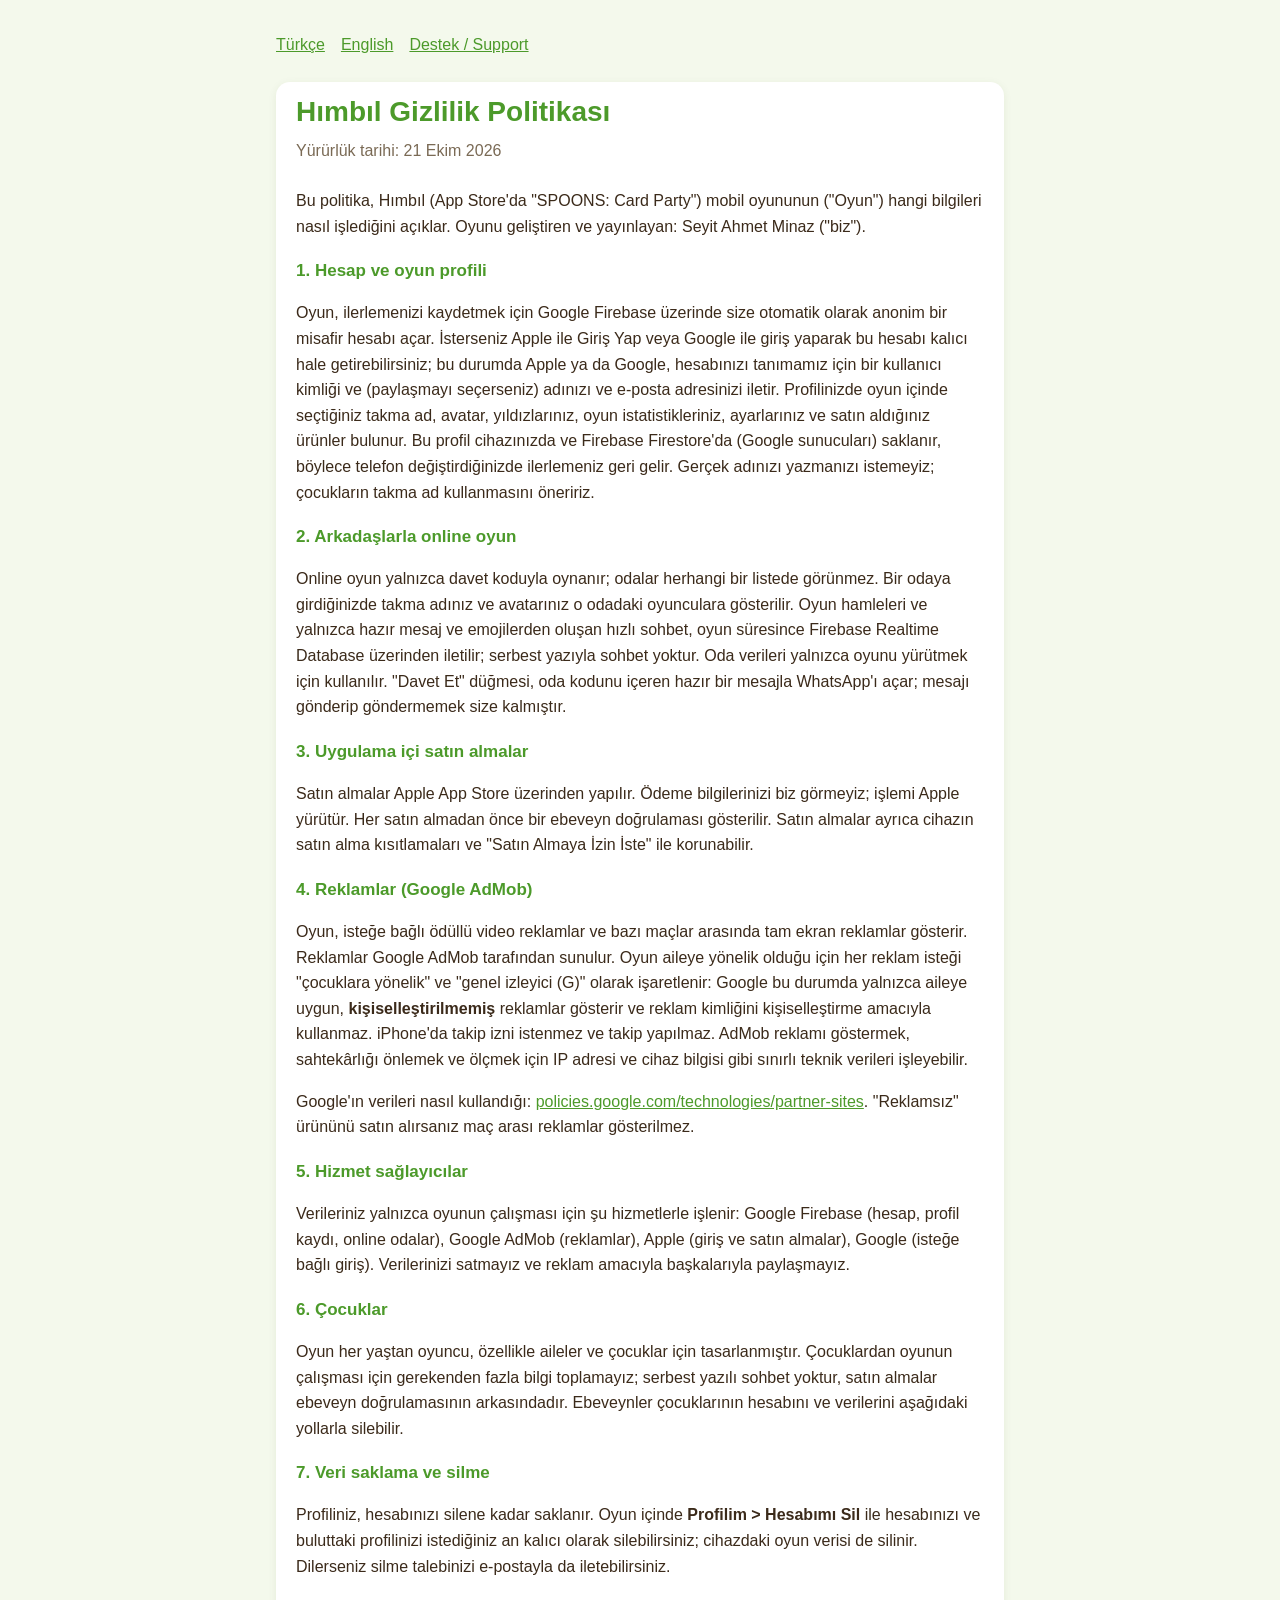
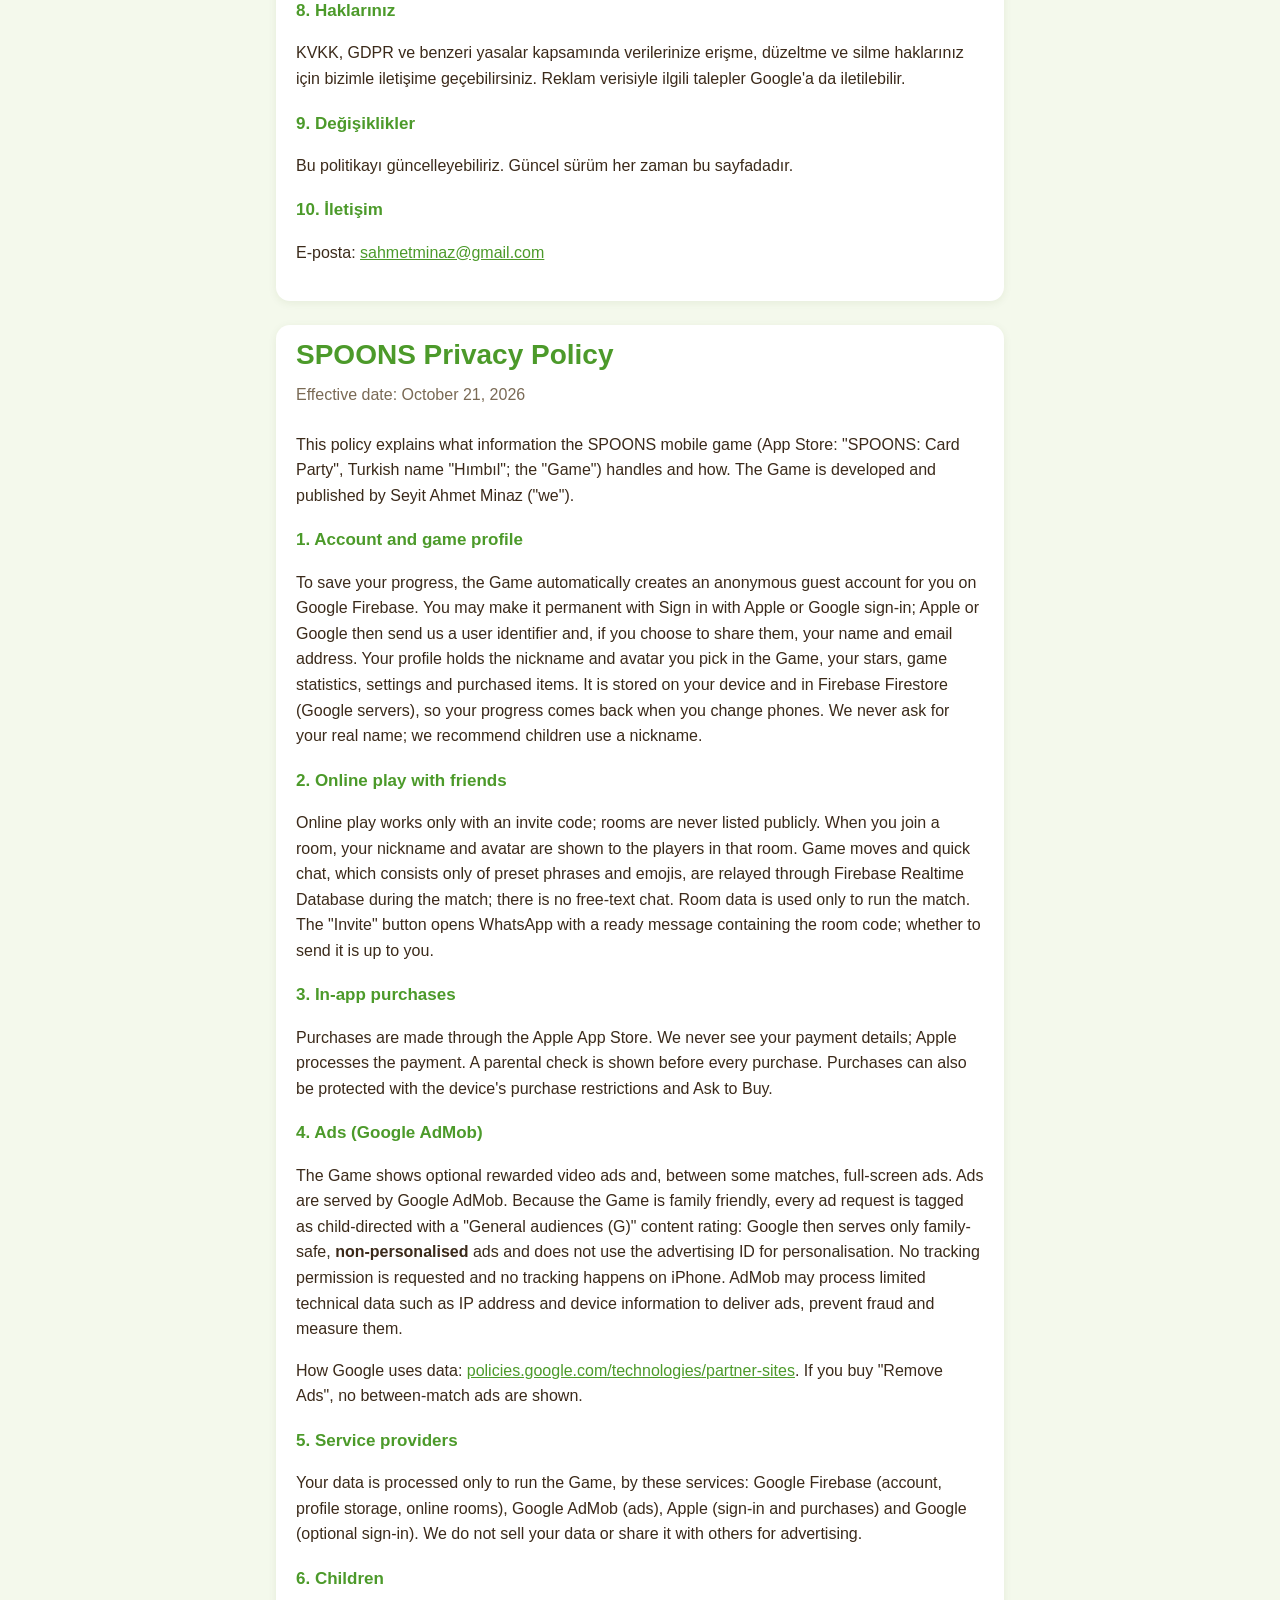
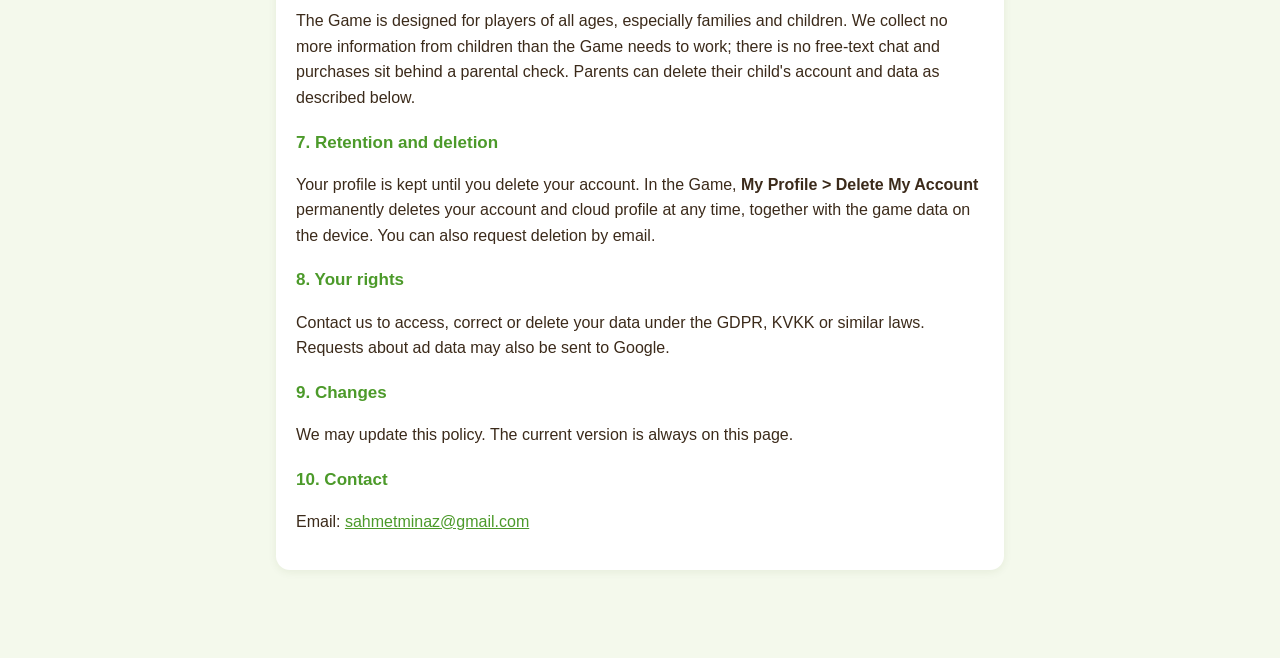
==== privacy.html @ dd8d8f63 "SPOONS support and privacy policy Co-Authored-By: Claude Opus 5.5 <noreply@anthropic.com>" ====
<!doctype html>
<html lang="tr"><head><meta charset="utf-8"><meta name="viewport" content="width=device-width, initial-scale=1">
<title>Hımbıl / SPOONS – Gizlilik Politikası / Privacy Policy</title><link rel="stylesheet" href="style.css"></head>
<body><main>
<nav><a href="#tr">Türkçe</a><a href="#en">English</a><a href="index.html">Destek / Support</a></nav>
<section id="tr">
<h1>Hımbıl Gizlilik Politikası</h1>
<p class="meta">Yürürlük tarihi: 21 Ekim 2026</p>
<p>Bu politika, Hımbıl (App Store'da "SPOONS: Card Party") mobil oyununun ("Oyun") hangi bilgileri nasıl işlediğini açıklar. Oyunu geliştiren ve yayınlayan: Seyit Ahmet Minaz ("biz").</p>
<h3>1. Hesap ve oyun profili</h3>
<p>Oyun, ilerlemenizi kaydetmek için Google Firebase üzerinde size otomatik olarak anonim bir misafir hesabı açar. İsterseniz Apple ile Giriş Yap veya Google ile giriş yaparak bu hesabı kalıcı hale getirebilirsiniz; bu durumda Apple ya da Google, hesabınızı tanımamız için bir kullanıcı kimliği ve (paylaşmayı seçerseniz) adınızı ve e-posta adresinizi iletir. Profilinizde oyun içinde seçtiğiniz takma ad, avatar, yıldızlarınız, oyun istatistikleriniz, ayarlarınız ve satın aldığınız ürünler bulunur. Bu profil cihazınızda ve Firebase Firestore'da (Google sunucuları) saklanır, böylece telefon değiştirdiğinizde ilerlemeniz geri gelir. Gerçek adınızı yazmanızı istemeyiz; çocukların takma ad kullanmasını öneririz.</p>
<h3>2. Arkadaşlarla online oyun</h3>
<p>Online oyun yalnızca davet koduyla oynanır; odalar herhangi bir listede görünmez. Bir odaya girdiğinizde takma adınız ve avatarınız o odadaki oyunculara gösterilir. Oyun hamleleri ve yalnızca hazır mesaj ve emojilerden oluşan hızlı sohbet, oyun süresince Firebase Realtime Database üzerinden iletilir; serbest yazıyla sohbet yoktur. Oda verileri yalnızca oyunu yürütmek için kullanılır. "Davet Et" düğmesi, oda kodunu içeren hazır bir mesajla WhatsApp'ı açar; mesajı gönderip göndermemek size kalmıştır.</p>
<h3>3. Uygulama içi satın almalar</h3>
<p>Satın almalar Apple App Store üzerinden yapılır. Ödeme bilgilerinizi biz görmeyiz; işlemi Apple yürütür. Her satın almadan önce bir ebeveyn doğrulaması gösterilir. Satın almalar ayrıca cihazın satın alma kısıtlamaları ve "Satın Almaya İzin İste" ile korunabilir.</p>
<h3>4. Reklamlar (Google AdMob)</h3>
<p>Oyun, isteğe bağlı ödüllü video reklamlar ve bazı maçlar arasında tam ekran reklamlar gösterir. Reklamlar Google AdMob tarafından sunulur. Oyun aileye yönelik olduğu için her reklam isteği "çocuklara yönelik" ve "genel izleyici (G)" olarak işaretlenir: Google bu durumda yalnızca aileye uygun, <b>kişiselleştirilmemiş</b> reklamlar gösterir ve reklam kimliğini kişiselleştirme amacıyla kullanmaz. iPhone'da takip izni istenmez ve takip yapılmaz. AdMob reklamı göstermek, sahtekârlığı önlemek ve ölçmek için IP adresi ve cihaz bilgisi gibi sınırlı teknik verileri işleyebilir.</p>
<p>Google'ın verileri nasıl kullandığı: <a href="https://policies.google.com/technologies/partner-sites">policies.google.com/technologies/partner-sites</a>. "Reklamsız" ürününü satın alırsanız maç arası reklamlar gösterilmez.</p>
<h3>5. Hizmet sağlayıcılar</h3>
<p>Verileriniz yalnızca oyunun çalışması için şu hizmetlerle işlenir: Google Firebase (hesap, profil kaydı, online odalar), Google AdMob (reklamlar), Apple (giriş ve satın almalar), Google (isteğe bağlı giriş). Verilerinizi satmayız ve reklam amacıyla başkalarıyla paylaşmayız.</p>
<h3>6. Çocuklar</h3>
<p>Oyun her yaştan oyuncu, özellikle aileler ve çocuklar için tasarlanmıştır. Çocuklardan oyunun çalışması için gerekenden fazla bilgi toplamayız; serbest yazılı sohbet yoktur, satın almalar ebeveyn doğrulamasının arkasındadır. Ebeveynler çocuklarının hesabını ve verilerini aşağıdaki yollarla silebilir.</p>
<h3>7. Veri saklama ve silme</h3>
<p>Profiliniz, hesabınızı silene kadar saklanır. Oyun içinde <b>Profilim &gt; Hesabımı Sil</b> ile hesabınızı ve buluttaki profilinizi istediğiniz an kalıcı olarak silebilirsiniz; cihazdaki oyun verisi de silinir. Dilerseniz silme talebinizi e-postayla da iletebilirsiniz.</p>
<h3>8. Haklarınız</h3>
<p>KVKK, GDPR ve benzeri yasalar kapsamında verilerinize erişme, düzeltme ve silme haklarınız için bizimle iletişime geçebilirsiniz. Reklam verisiyle ilgili talepler Google'a da iletilebilir.</p>
<h3>9. Değişiklikler</h3>
<p>Bu politikayı güncelleyebiliriz. Güncel sürüm her zaman bu sayfadadır.</p>
<h3>10. İletişim</h3>
<p>E-posta: <a href="mailto:sahmetminaz@gmail.com">sahmetminaz@gmail.com</a></p>
</section>
<section id="en">
<h1>SPOONS Privacy Policy</h1>
<p class="meta">Effective date: October 21, 2026</p>
<p>This policy explains what information the SPOONS mobile game (App Store: "SPOONS: Card Party", Turkish name "Hımbıl"; the "Game") handles and how. The Game is developed and published by Seyit Ahmet Minaz ("we").</p>
<h3>1. Account and game profile</h3>
<p>To save your progress, the Game automatically creates an anonymous guest account for you on Google Firebase. You may make it permanent with Sign in with Apple or Google sign-in; Apple or Google then send us a user identifier and, if you choose to share them, your name and email address. Your profile holds the nickname and avatar you pick in the Game, your stars, game statistics, settings and purchased items. It is stored on your device and in Firebase Firestore (Google servers), so your progress comes back when you change phones. We never ask for your real name; we recommend children use a nickname.</p>
<h3>2. Online play with friends</h3>
<p>Online play works only with an invite code; rooms are never listed publicly. When you join a room, your nickname and avatar are shown to the players in that room. Game moves and quick chat, which consists only of preset phrases and emojis, are relayed through Firebase Realtime Database during the match; there is no free-text chat. Room data is used only to run the match. The "Invite" button opens WhatsApp with a ready message containing the room code; whether to send it is up to you.</p>
<h3>3. In-app purchases</h3>
<p>Purchases are made through the Apple App Store. We never see your payment details; Apple processes the payment. A parental check is shown before every purchase. Purchases can also be protected with the device's purchase restrictions and Ask to Buy.</p>
<h3>4. Ads (Google AdMob)</h3>
<p>The Game shows optional rewarded video ads and, between some matches, full-screen ads. Ads are served by Google AdMob. Because the Game is family friendly, every ad request is tagged as child-directed with a "General audiences (G)" content rating: Google then serves only family-safe, <b>non-personalised</b> ads and does not use the advertising ID for personalisation. No tracking permission is requested and no tracking happens on iPhone. AdMob may process limited technical data such as IP address and device information to deliver ads, prevent fraud and measure them.</p>
<p>How Google uses data: <a href="https://policies.google.com/technologies/partner-sites">policies.google.com/technologies/partner-sites</a>. If you buy "Remove Ads", no between-match ads are shown.</p>
<h3>5. Service providers</h3>
<p>Your data is processed only to run the Game, by these services: Google Firebase (account, profile storage, online rooms), Google AdMob (ads), Apple (sign-in and purchases) and Google (optional sign-in). We do not sell your data or share it with others for advertising.</p>
<h3>6. Children</h3>
<p>The Game is designed for players of all ages, especially families and children. We collect no more information from children than the Game needs to work; there is no free-text chat and purchases sit behind a parental check. Parents can delete their child's account and data as described below.</p>
<h3>7. Retention and deletion</h3>
<p>Your profile is kept until you delete your account. In the Game, <b>My Profile &gt; Delete My Account</b> permanently deletes your account and cloud profile at any time, together with the game data on the device. You can also request deletion by email.</p>
<h3>8. Your rights</h3>
<p>Contact us to access, correct or delete your data under the GDPR, KVKK or similar laws. Requests about ad data may also be sent to Google.</p>
<h3>9. Changes</h3>
<p>We may update this policy. The current version is always on this page.</p>
<h3>10. Contact</h3>
<p>Email: <a href="mailto:sahmetminaz@gmail.com">sahmetminaz@gmail.com</a></p>
</section>
</main></body></html>
---- style.css ----
:root { --bg: #f4f9ec; --card: #ffffff; --ink: #3b2a1a; --mute: #7a6a55; --green: #4c9a2a; --orange: #e8822a; }
* { box-sizing: border-box; }
body { margin: 0; background: var(--bg); color: var(--ink); font: 16px/1.6 -apple-system, "Segoe UI", Roboto, sans-serif; }
main { max-width: 760px; margin: 0 auto; padding: 32px 16px 64px; }
h1 { color: var(--green); font-size: 28px; margin: 0 0 4px; }
h2 { color: var(--orange); font-size: 20px; margin: 28px 0 8px; }
h3 { color: var(--green); font-size: 17px; margin: 18px 0 4px; }
.meta { color: var(--mute); margin: 0 0 24px; }
section { background: var(--card); border-radius: 14px; padding: 8px 20px 20px; margin: 24px 0; box-shadow: 0 2px 8px rgba(60,90,30,.08); }
a { color: var(--green); }
nav a { margin-right: 16px; }
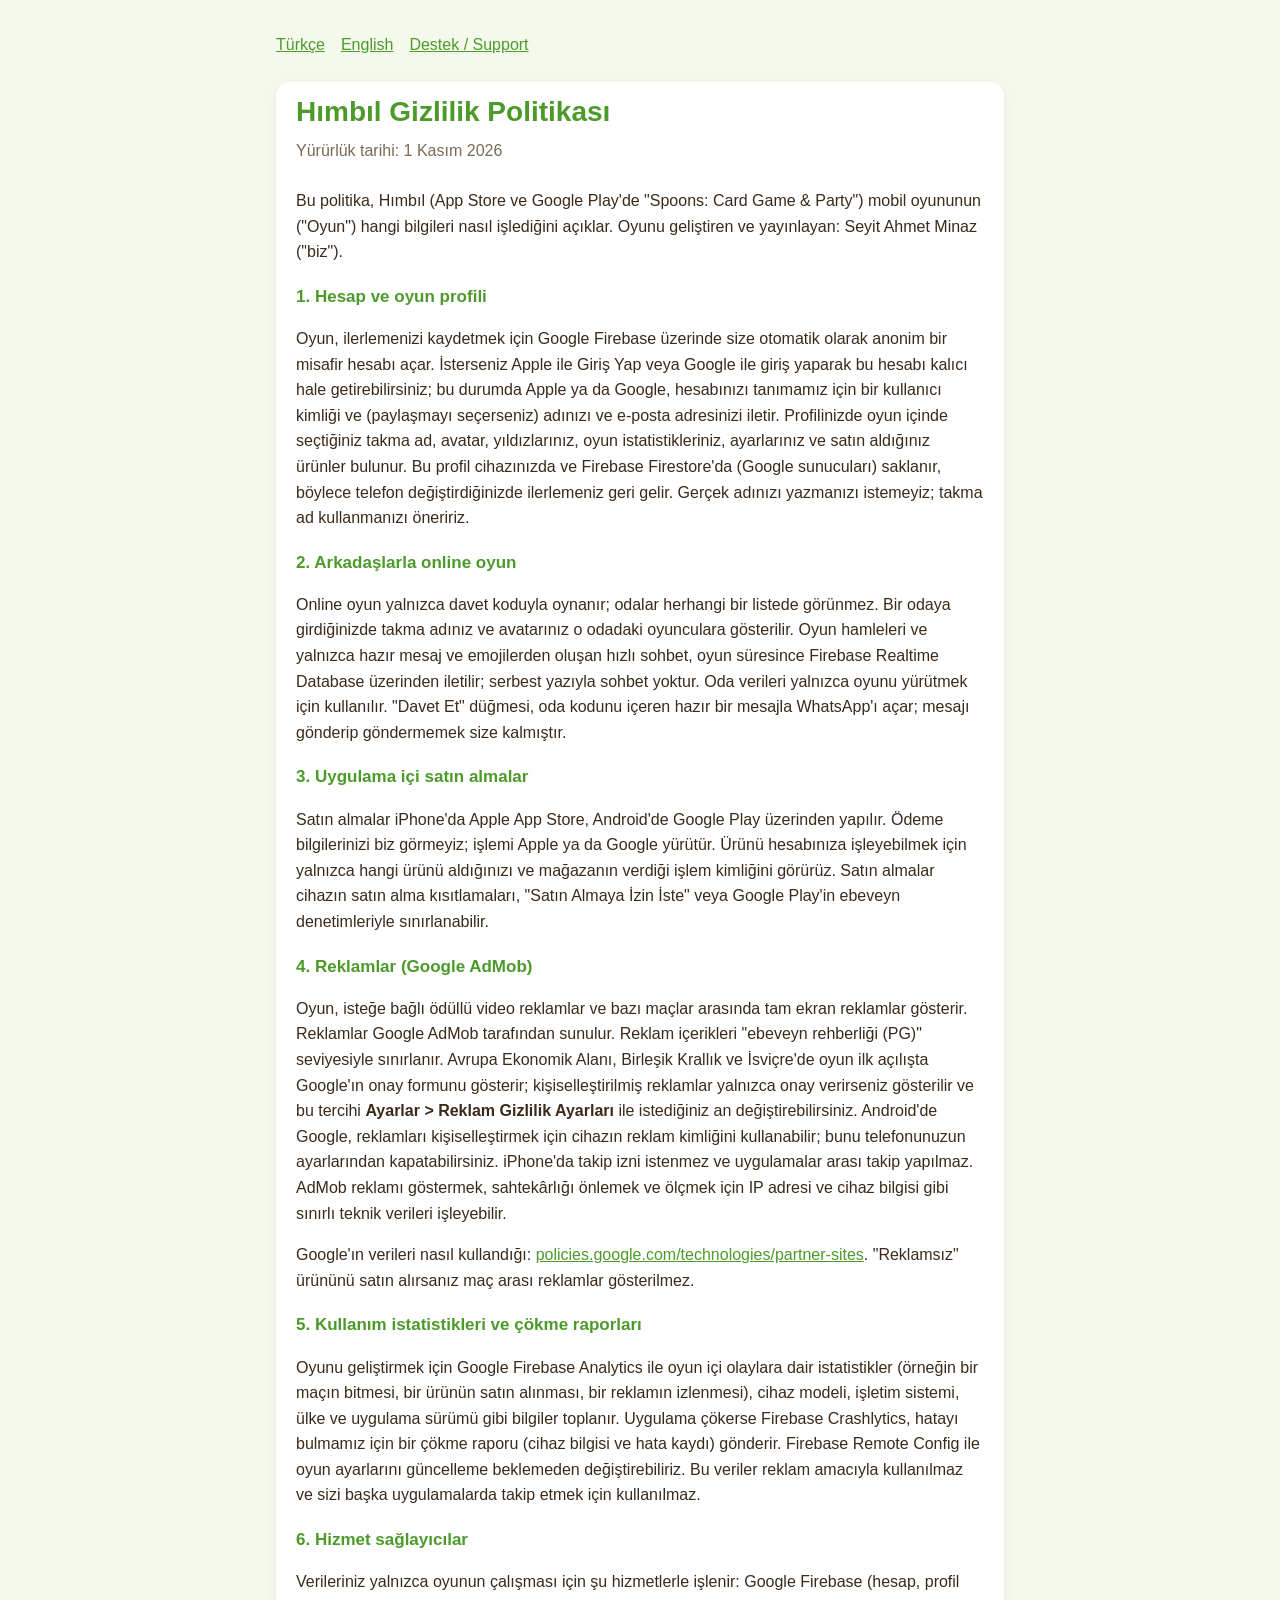
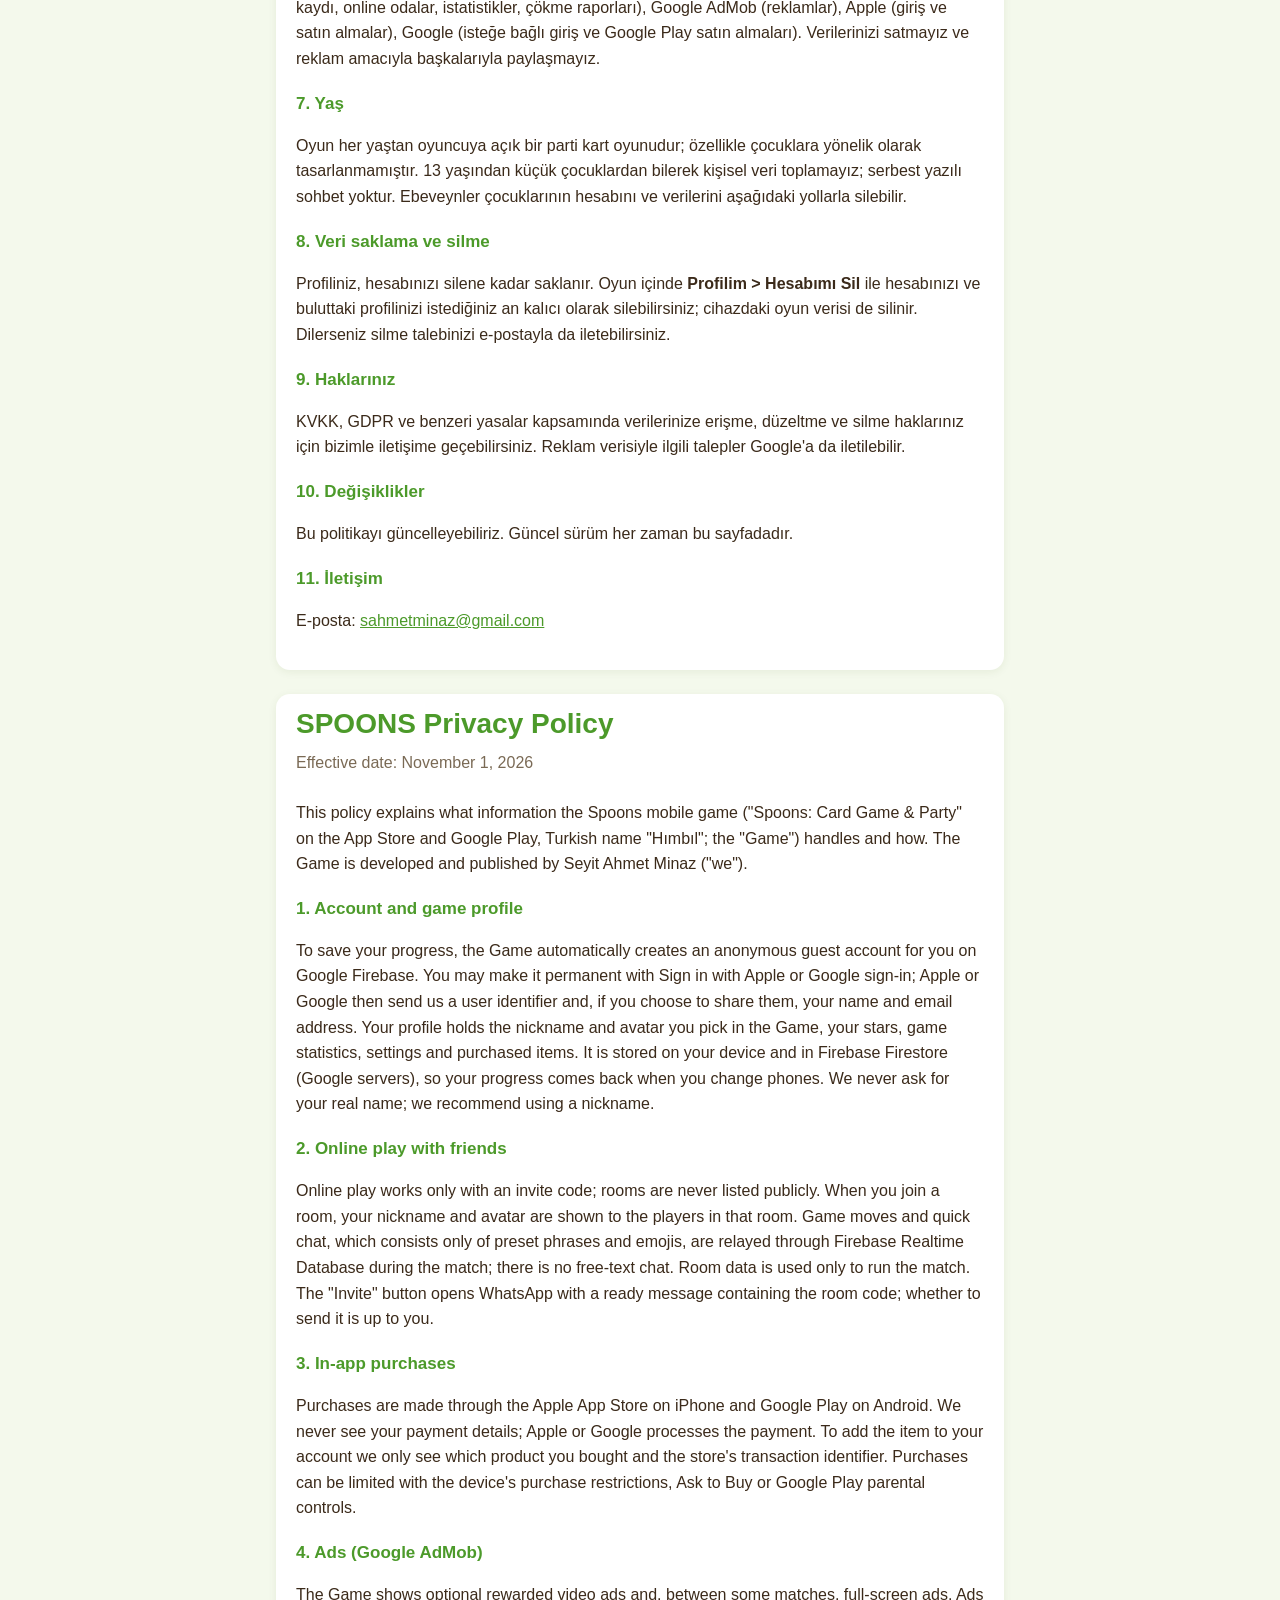
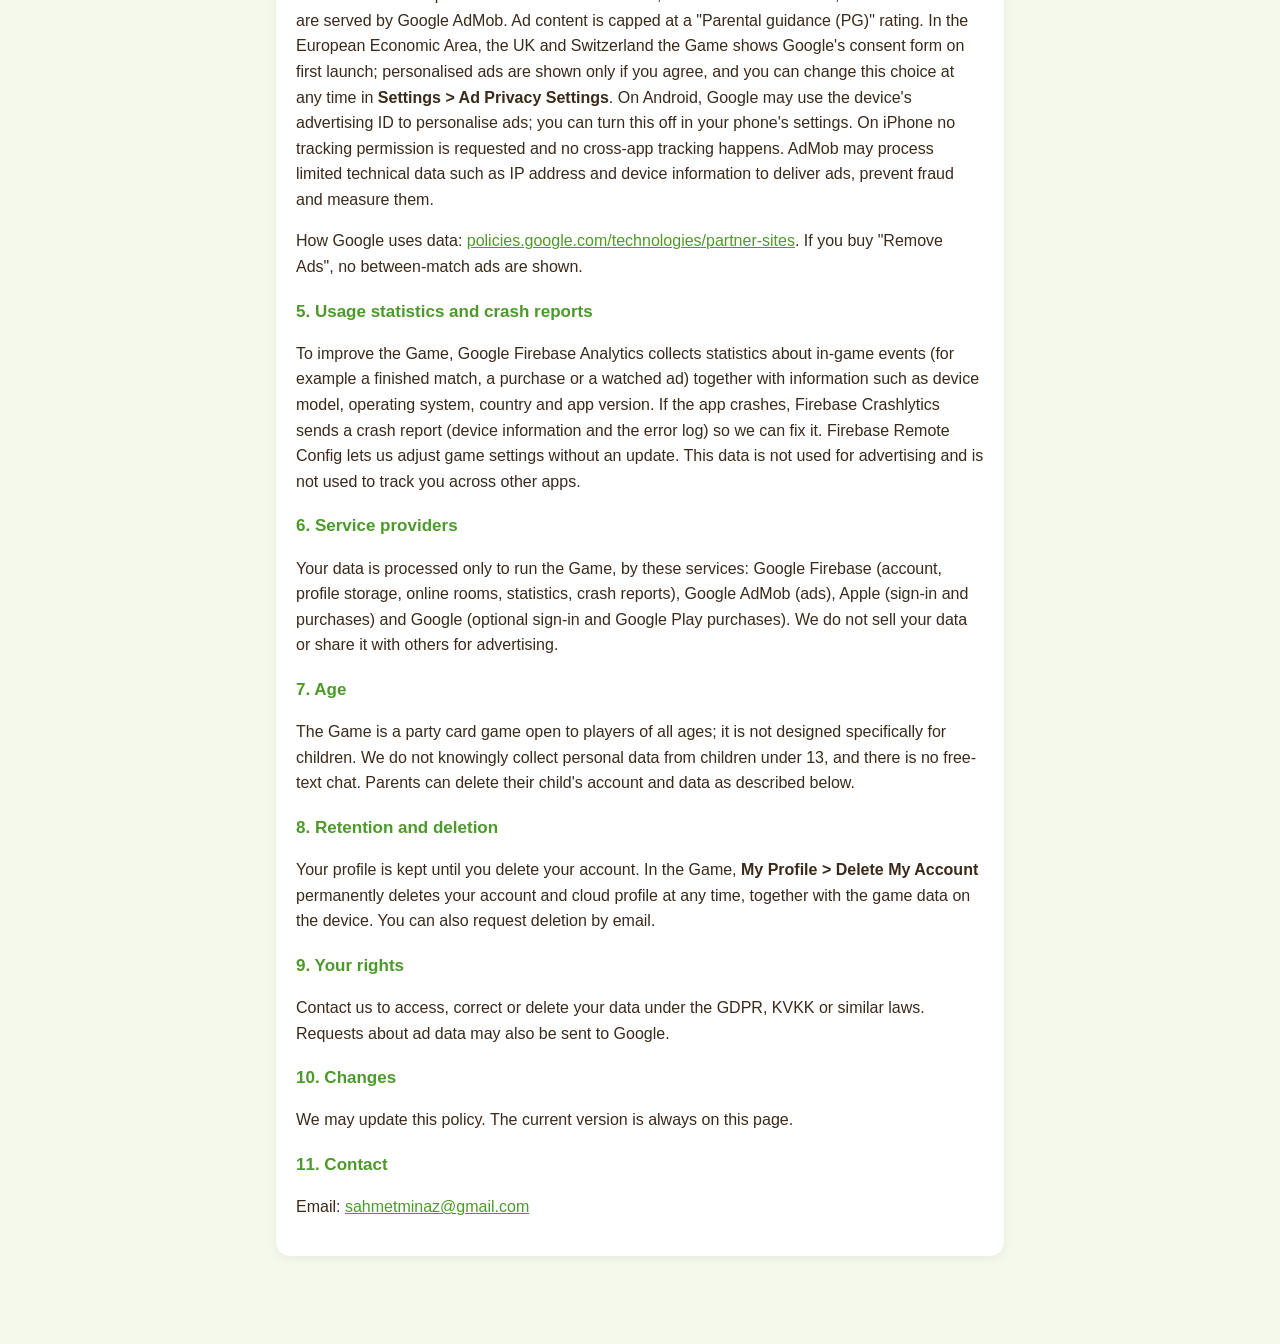
==== commit f751fdf3: "Privacy policy: Google Play purchases, Firebase Analytics/Crashlytics, PG ads with consent" ====
--- a/privacy.html
+++ b/privacy.html
@@ -5,54 +5,58 @@
 <nav><a href="#tr">Türkçe</a><a href="#en">English</a><a href="index.html">Destek / Support</a></nav>
 <section id="tr">
 <h1>Hımbıl Gizlilik Politikası</h1>
-<p class="meta">Yürürlük tarihi: 21 Ekim 2026</p>
-<p>Bu politika, Hımbıl (App Store'da "SPOONS: Card Party") mobil oyununun ("Oyun") hangi bilgileri nasıl işlediğini açıklar. Oyunu geliştiren ve yayınlayan: Seyit Ahmet Minaz ("biz").</p>
+<p class="meta">Yürürlük tarihi: 1 Kasım 2026</p>
+<p>Bu politika, Hımbıl (App Store ve Google Play'de "Spoons: Card Game &amp; Party") mobil oyununun ("Oyun") hangi bilgileri nasıl işlediğini açıklar. Oyunu geliştiren ve yayınlayan: Seyit Ahmet Minaz ("biz").</p>
 <h3>1. Hesap ve oyun profili</h3>
-<p>Oyun, ilerlemenizi kaydetmek için Google Firebase üzerinde size otomatik olarak anonim bir misafir hesabı açar. İsterseniz Apple ile Giriş Yap veya Google ile giriş yaparak bu hesabı kalıcı hale getirebilirsiniz; bu durumda Apple ya da Google, hesabınızı tanımamız için bir kullanıcı kimliği ve (paylaşmayı seçerseniz) adınızı ve e-posta adresinizi iletir. Profilinizde oyun içinde seçtiğiniz takma ad, avatar, yıldızlarınız, oyun istatistikleriniz, ayarlarınız ve satın aldığınız ürünler bulunur. Bu profil cihazınızda ve Firebase Firestore'da (Google sunucuları) saklanır, böylece telefon değiştirdiğinizde ilerlemeniz geri gelir. Gerçek adınızı yazmanızı istemeyiz; çocukların takma ad kullanmasını öneririz.</p>
+<p>Oyun, ilerlemenizi kaydetmek için Google Firebase üzerinde size otomatik olarak anonim bir misafir hesabı açar. İsterseniz Apple ile Giriş Yap veya Google ile giriş yaparak bu hesabı kalıcı hale getirebilirsiniz; bu durumda Apple ya da Google, hesabınızı tanımamız için bir kullanıcı kimliği ve (paylaşmayı seçerseniz) adınızı ve e-posta adresinizi iletir. Profilinizde oyun içinde seçtiğiniz takma ad, avatar, yıldızlarınız, oyun istatistikleriniz, ayarlarınız ve satın aldığınız ürünler bulunur. Bu profil cihazınızda ve Firebase Firestore'da (Google sunucuları) saklanır, böylece telefon değiştirdiğinizde ilerlemeniz geri gelir. Gerçek adınızı yazmanızı istemeyiz; takma ad kullanmanızı öneririz.</p>
 <h3>2. Arkadaşlarla online oyun</h3>
 <p>Online oyun yalnızca davet koduyla oynanır; odalar herhangi bir listede görünmez. Bir odaya girdiğinizde takma adınız ve avatarınız o odadaki oyunculara gösterilir. Oyun hamleleri ve yalnızca hazır mesaj ve emojilerden oluşan hızlı sohbet, oyun süresince Firebase Realtime Database üzerinden iletilir; serbest yazıyla sohbet yoktur. Oda verileri yalnızca oyunu yürütmek için kullanılır. "Davet Et" düğmesi, oda kodunu içeren hazır bir mesajla WhatsApp'ı açar; mesajı gönderip göndermemek size kalmıştır.</p>
 <h3>3. Uygulama içi satın almalar</h3>
-<p>Satın almalar Apple App Store üzerinden yapılır. Ödeme bilgilerinizi biz görmeyiz; işlemi Apple yürütür. Her satın almadan önce bir ebeveyn doğrulaması gösterilir. Satın almalar ayrıca cihazın satın alma kısıtlamaları ve "Satın Almaya İzin İste" ile korunabilir.</p>
+<p>Satın almalar iPhone'da Apple App Store, Android'de Google Play üzerinden yapılır. Ödeme bilgilerinizi biz görmeyiz; işlemi Apple ya da Google yürütür. Ürünü hesabınıza işleyebilmek için yalnızca hangi ürünü aldığınızı ve mağazanın verdiği işlem kimliğini görürüz. Satın almalar cihazın satın alma kısıtlamaları, "Satın Almaya İzin İste" veya Google Play'in ebeveyn denetimleriyle sınırlanabilir.</p>
 <h3>4. Reklamlar (Google AdMob)</h3>
-<p>Oyun, isteğe bağlı ödüllü video reklamlar ve bazı maçlar arasında tam ekran reklamlar gösterir. Reklamlar Google AdMob tarafından sunulur. Oyun aileye yönelik olduğu için her reklam isteği "çocuklara yönelik" ve "genel izleyici (G)" olarak işaretlenir: Google bu durumda yalnızca aileye uygun, <b>kişiselleştirilmemiş</b> reklamlar gösterir ve reklam kimliğini kişiselleştirme amacıyla kullanmaz. iPhone'da takip izni istenmez ve takip yapılmaz. AdMob reklamı göstermek, sahtekârlığı önlemek ve ölçmek için IP adresi ve cihaz bilgisi gibi sınırlı teknik verileri işleyebilir.</p>
+<p>Oyun, isteğe bağlı ödüllü video reklamlar ve bazı maçlar arasında tam ekran reklamlar gösterir. Reklamlar Google AdMob tarafından sunulur. Reklam içerikleri "ebeveyn rehberliği (PG)" seviyesiyle sınırlanır. Avrupa Ekonomik Alanı, Birleşik Krallık ve İsviçre'de oyun ilk açılışta Google'ın onay formunu gösterir; kişiselleştirilmiş reklamlar yalnızca onay verirseniz gösterilir ve bu tercihi <b>Ayarlar &gt; Reklam Gizlilik Ayarları</b> ile istediğiniz an değiştirebilirsiniz. Android'de Google, reklamları kişiselleştirmek için cihazın reklam kimliğini kullanabilir; bunu telefonunuzun ayarlarından kapatabilirsiniz. iPhone'da takip izni istenmez ve uygulamalar arası takip yapılmaz. AdMob reklamı göstermek, sahtekârlığı önlemek ve ölçmek için IP adresi ve cihaz bilgisi gibi sınırlı teknik verileri işleyebilir.</p>
 <p>Google'ın verileri nasıl kullandığı: <a href="https://policies.google.com/technologies/partner-sites">policies.google.com/technologies/partner-sites</a>. "Reklamsız" ürününü satın alırsanız maç arası reklamlar gösterilmez.</p>
-<h3>5. Hizmet sağlayıcılar</h3>
-<p>Verileriniz yalnızca oyunun çalışması için şu hizmetlerle işlenir: Google Firebase (hesap, profil kaydı, online odalar), Google AdMob (reklamlar), Apple (giriş ve satın almalar), Google (isteğe bağlı giriş). Verilerinizi satmayız ve reklam amacıyla başkalarıyla paylaşmayız.</p>
-<h3>6. Çocuklar</h3>
-<p>Oyun her yaştan oyuncu, özellikle aileler ve çocuklar için tasarlanmıştır. Çocuklardan oyunun çalışması için gerekenden fazla bilgi toplamayız; serbest yazılı sohbet yoktur, satın almalar ebeveyn doğrulamasının arkasındadır. Ebeveynler çocuklarının hesabını ve verilerini aşağıdaki yollarla silebilir.</p>
-<h3>7. Veri saklama ve silme</h3>
+<h3>5. Kullanım istatistikleri ve çökme raporları</h3>
+<p>Oyunu geliştirmek için Google Firebase Analytics ile oyun içi olaylara dair istatistikler (örneğin bir maçın bitmesi, bir ürünün satın alınması, bir reklamın izlenmesi), cihaz modeli, işletim sistemi, ülke ve uygulama sürümü gibi bilgiler toplanır. Uygulama çökerse Firebase Crashlytics, hatayı bulmamız için bir çökme raporu (cihaz bilgisi ve hata kaydı) gönderir. Firebase Remote Config ile oyun ayarlarını güncelleme beklemeden değiştirebiliriz. Bu veriler reklam amacıyla kullanılmaz ve sizi başka uygulamalarda takip etmek için kullanılmaz.</p>
+<h3>6. Hizmet sağlayıcılar</h3>
+<p>Verileriniz yalnızca oyunun çalışması için şu hizmetlerle işlenir: Google Firebase (hesap, profil kaydı, online odalar, istatistikler, çökme raporları), Google AdMob (reklamlar), Apple (giriş ve satın almalar), Google (isteğe bağlı giriş ve Google Play satın almaları). Verilerinizi satmayız ve reklam amacıyla başkalarıyla paylaşmayız.</p>
+<h3>7. Yaş</h3>
+<p>Oyun her yaştan oyuncuya açık bir parti kart oyunudur; özellikle çocuklara yönelik olarak tasarlanmamıştır. 13 yaşından küçük çocuklardan bilerek kişisel veri toplamayız; serbest yazılı sohbet yoktur. Ebeveynler çocuklarının hesabını ve verilerini aşağıdaki yollarla silebilir.</p>
+<h3>8. Veri saklama ve silme</h3>
 <p>Profiliniz, hesabınızı silene kadar saklanır. Oyun içinde <b>Profilim &gt; Hesabımı Sil</b> ile hesabınızı ve buluttaki profilinizi istediğiniz an kalıcı olarak silebilirsiniz; cihazdaki oyun verisi de silinir. Dilerseniz silme talebinizi e-postayla da iletebilirsiniz.</p>
-<h3>8. Haklarınız</h3>
+<h3>9. Haklarınız</h3>
 <p>KVKK, GDPR ve benzeri yasalar kapsamında verilerinize erişme, düzeltme ve silme haklarınız için bizimle iletişime geçebilirsiniz. Reklam verisiyle ilgili talepler Google'a da iletilebilir.</p>
-<h3>9. Değişiklikler</h3>
+<h3>10. Değişiklikler</h3>
 <p>Bu politikayı güncelleyebiliriz. Güncel sürüm her zaman bu sayfadadır.</p>
-<h3>10. İletişim</h3>
+<h3>11. İletişim</h3>
 <p>E-posta: <a href="mailto:sahmetminaz@gmail.com">sahmetminaz@gmail.com</a></p>
 </section>
 <section id="en">
 <h1>SPOONS Privacy Policy</h1>
-<p class="meta">Effective date: October 21, 2026</p>
-<p>This policy explains what information the SPOONS mobile game (App Store: "SPOONS: Card Party", Turkish name "Hımbıl"; the "Game") handles and how. The Game is developed and published by Seyit Ahmet Minaz ("we").</p>
+<p class="meta">Effective date: November 1, 2026</p>
+<p>This policy explains what information the Spoons mobile game ("Spoons: Card Game &amp; Party" on the App Store and Google Play, Turkish name "Hımbıl"; the "Game") handles and how. The Game is developed and published by Seyit Ahmet Minaz ("we").</p>
 <h3>1. Account and game profile</h3>
-<p>To save your progress, the Game automatically creates an anonymous guest account for you on Google Firebase. You may make it permanent with Sign in with Apple or Google sign-in; Apple or Google then send us a user identifier and, if you choose to share them, your name and email address. Your profile holds the nickname and avatar you pick in the Game, your stars, game statistics, settings and purchased items. It is stored on your device and in Firebase Firestore (Google servers), so your progress comes back when you change phones. We never ask for your real name; we recommend children use a nickname.</p>
+<p>To save your progress, the Game automatically creates an anonymous guest account for you on Google Firebase. You may make it permanent with Sign in with Apple or Google sign-in; Apple or Google then send us a user identifier and, if you choose to share them, your name and email address. Your profile holds the nickname and avatar you pick in the Game, your stars, game statistics, settings and purchased items. It is stored on your device and in Firebase Firestore (Google servers), so your progress comes back when you change phones. We never ask for your real name; we recommend using a nickname.</p>
 <h3>2. Online play with friends</h3>
 <p>Online play works only with an invite code; rooms are never listed publicly. When you join a room, your nickname and avatar are shown to the players in that room. Game moves and quick chat, which consists only of preset phrases and emojis, are relayed through Firebase Realtime Database during the match; there is no free-text chat. Room data is used only to run the match. The "Invite" button opens WhatsApp with a ready message containing the room code; whether to send it is up to you.</p>
 <h3>3. In-app purchases</h3>
-<p>Purchases are made through the Apple App Store. We never see your payment details; Apple processes the payment. A parental check is shown before every purchase. Purchases can also be protected with the device's purchase restrictions and Ask to Buy.</p>
+<p>Purchases are made through the Apple App Store on iPhone and Google Play on Android. We never see your payment details; Apple or Google processes the payment. To add the item to your account we only see which product you bought and the store's transaction identifier. Purchases can be limited with the device's purchase restrictions, Ask to Buy or Google Play parental controls.</p>
 <h3>4. Ads (Google AdMob)</h3>
-<p>The Game shows optional rewarded video ads and, between some matches, full-screen ads. Ads are served by Google AdMob. Because the Game is family friendly, every ad request is tagged as child-directed with a "General audiences (G)" content rating: Google then serves only family-safe, <b>non-personalised</b> ads and does not use the advertising ID for personalisation. No tracking permission is requested and no tracking happens on iPhone. AdMob may process limited technical data such as IP address and device information to deliver ads, prevent fraud and measure them.</p>
+<p>The Game shows optional rewarded video ads and, between some matches, full-screen ads. Ads are served by Google AdMob. Ad content is capped at a "Parental guidance (PG)" rating. In the European Economic Area, the UK and Switzerland the Game shows Google's consent form on first launch; personalised ads are shown only if you agree, and you can change this choice at any time in <b>Settings &gt; Ad Privacy Settings</b>. On Android, Google may use the device's advertising ID to personalise ads; you can turn this off in your phone's settings. On iPhone no tracking permission is requested and no cross-app tracking happens. AdMob may process limited technical data such as IP address and device information to deliver ads, prevent fraud and measure them.</p>
 <p>How Google uses data: <a href="https://policies.google.com/technologies/partner-sites">policies.google.com/technologies/partner-sites</a>. If you buy "Remove Ads", no between-match ads are shown.</p>
-<h3>5. Service providers</h3>
-<p>Your data is processed only to run the Game, by these services: Google Firebase (account, profile storage, online rooms), Google AdMob (ads), Apple (sign-in and purchases) and Google (optional sign-in). We do not sell your data or share it with others for advertising.</p>
-<h3>6. Children</h3>
-<p>The Game is designed for players of all ages, especially families and children. We collect no more information from children than the Game needs to work; there is no free-text chat and purchases sit behind a parental check. Parents can delete their child's account and data as described below.</p>
-<h3>7. Retention and deletion</h3>
+<h3>5. Usage statistics and crash reports</h3>
+<p>To improve the Game, Google Firebase Analytics collects statistics about in-game events (for example a finished match, a purchase or a watched ad) together with information such as device model, operating system, country and app version. If the app crashes, Firebase Crashlytics sends a crash report (device information and the error log) so we can fix it. Firebase Remote Config lets us adjust game settings without an update. This data is not used for advertising and is not used to track you across other apps.</p>
+<h3>6. Service providers</h3>
+<p>Your data is processed only to run the Game, by these services: Google Firebase (account, profile storage, online rooms, statistics, crash reports), Google AdMob (ads), Apple (sign-in and purchases) and Google (optional sign-in and Google Play purchases). We do not sell your data or share it with others for advertising.</p>
+<h3>7. Age</h3>
+<p>The Game is a party card game open to players of all ages; it is not designed specifically for children. We do not knowingly collect personal data from children under 13, and there is no free-text chat. Parents can delete their child's account and data as described below.</p>
+<h3>8. Retention and deletion</h3>
 <p>Your profile is kept until you delete your account. In the Game, <b>My Profile &gt; Delete My Account</b> permanently deletes your account and cloud profile at any time, together with the game data on the device. You can also request deletion by email.</p>
-<h3>8. Your rights</h3>
+<h3>9. Your rights</h3>
 <p>Contact us to access, correct or delete your data under the GDPR, KVKK or similar laws. Requests about ad data may also be sent to Google.</p>
-<h3>9. Changes</h3>
+<h3>10. Changes</h3>
 <p>We may update this policy. The current version is always on this page.</p>
-<h3>10. Contact</h3>
+<h3>11. Contact</h3>
 <p>Email: <a href="mailto:sahmetminaz@gmail.com">sahmetminaz@gmail.com</a></p>
 </section>
 </main></body></html>
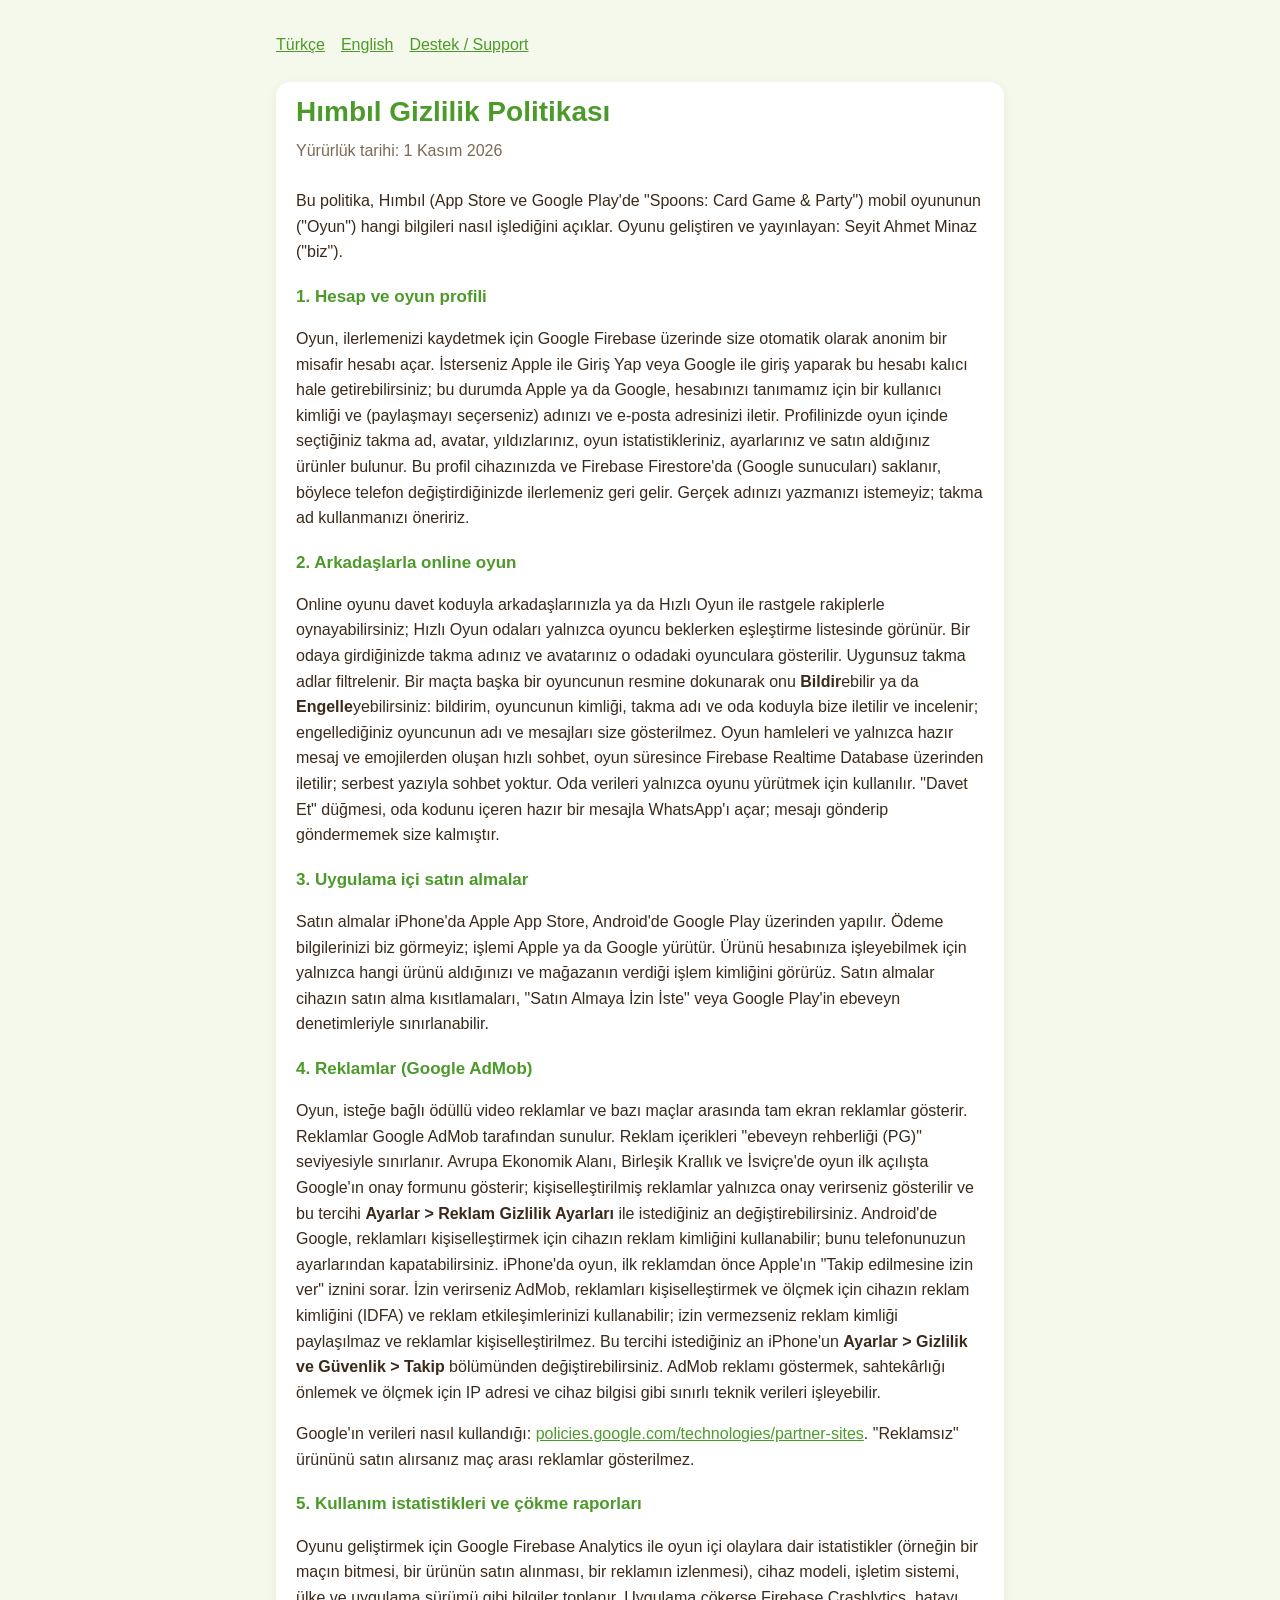
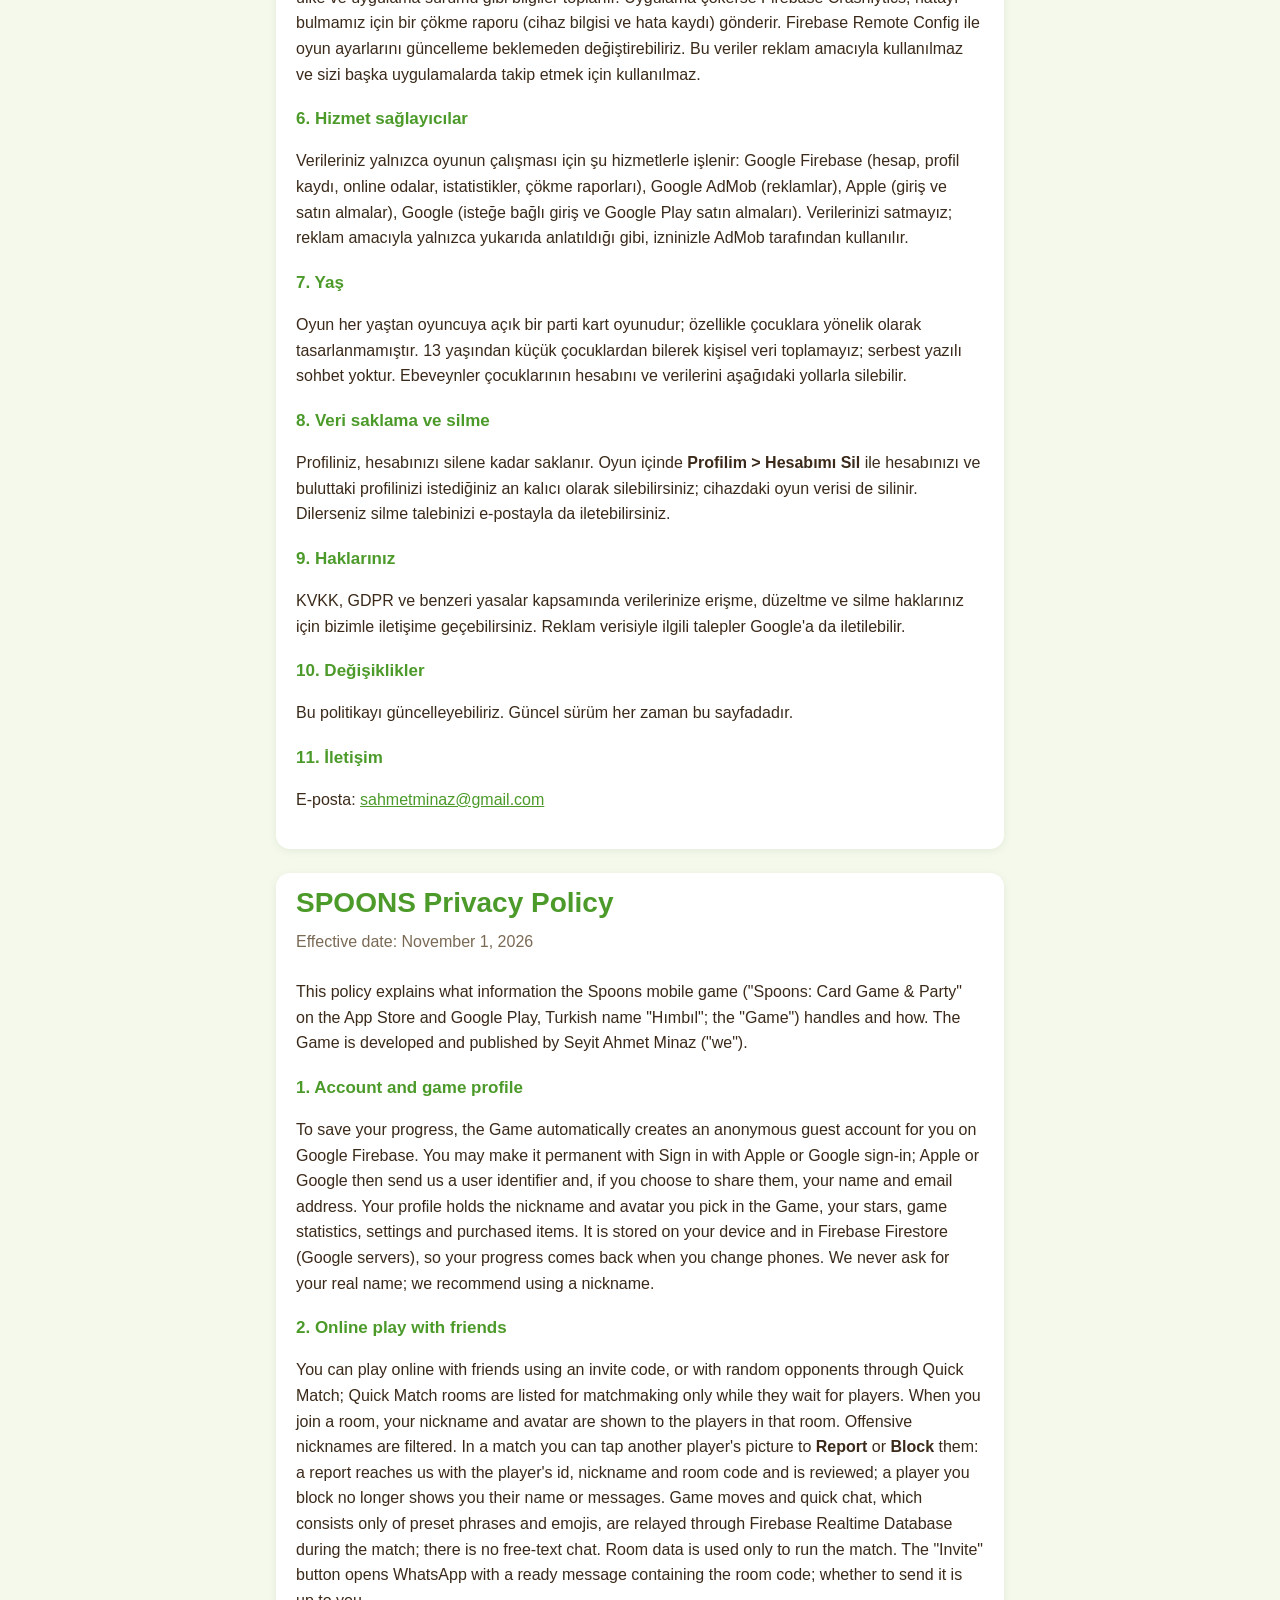
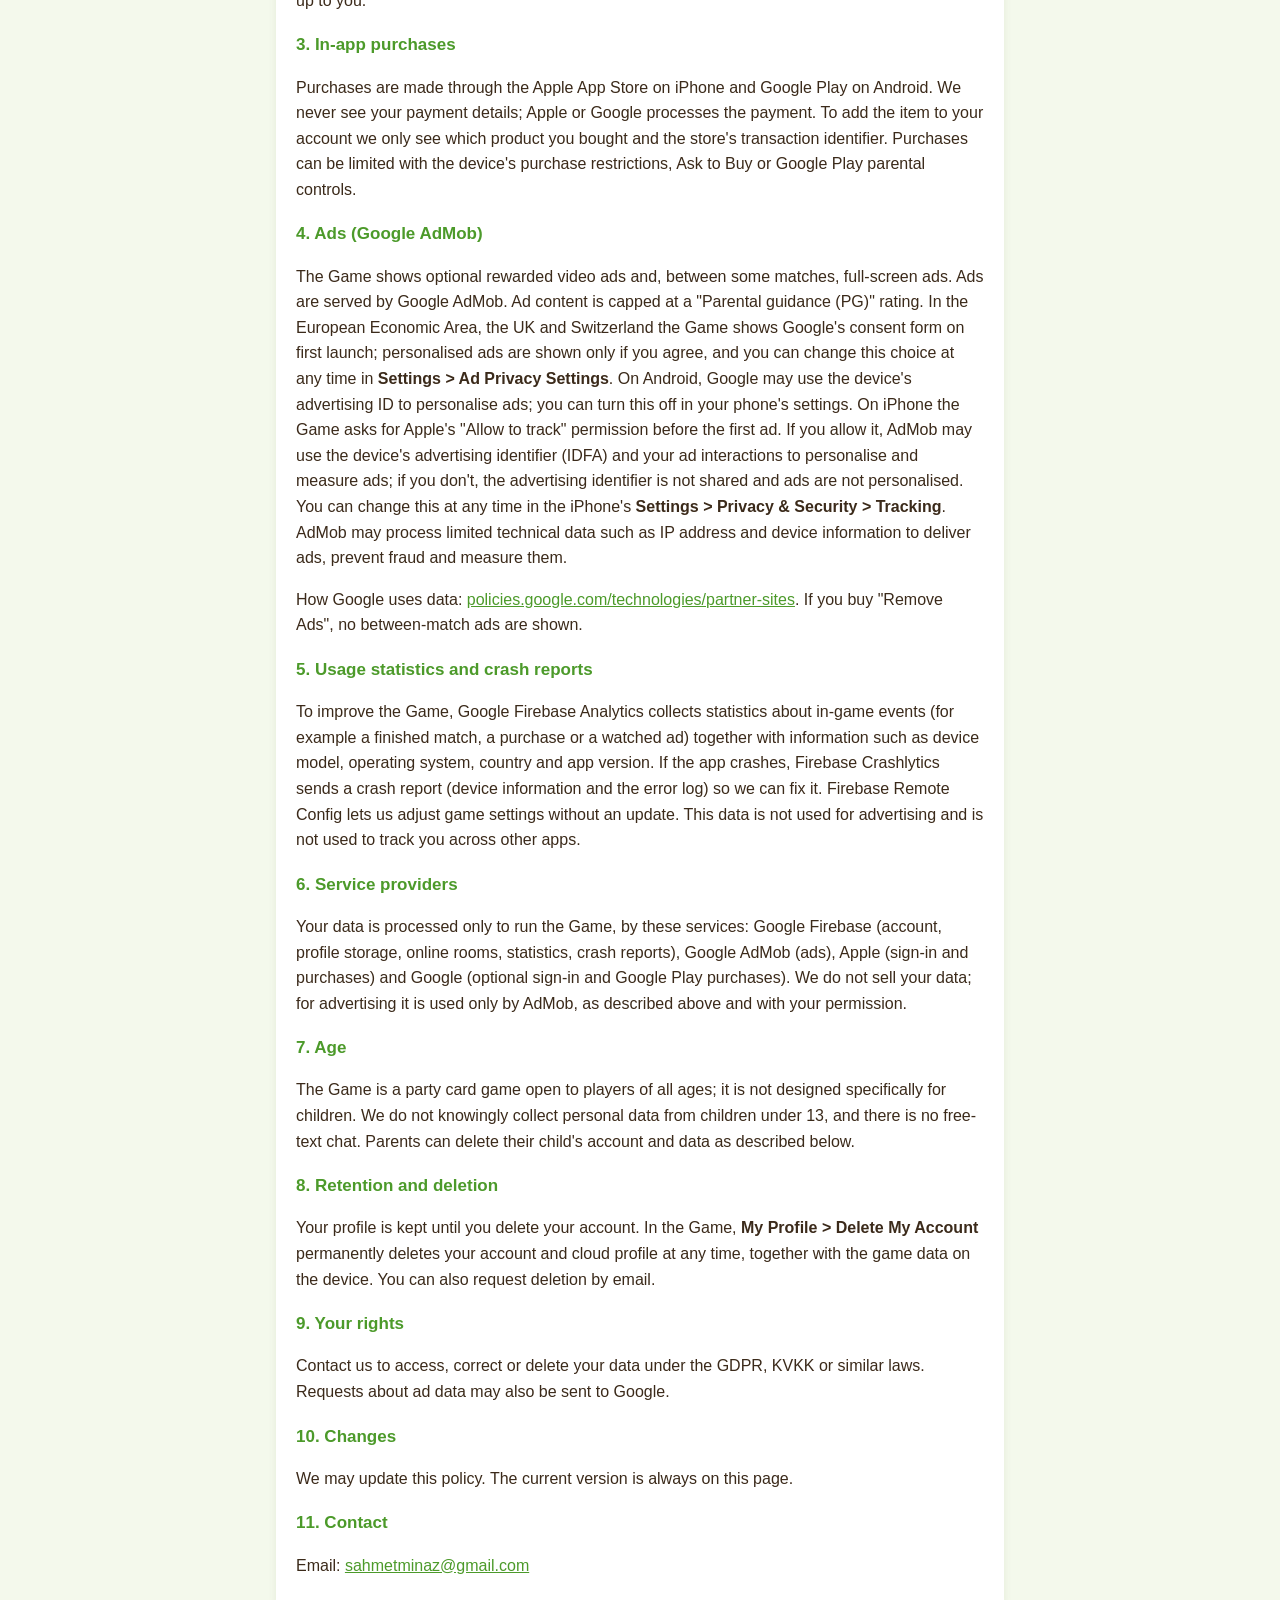
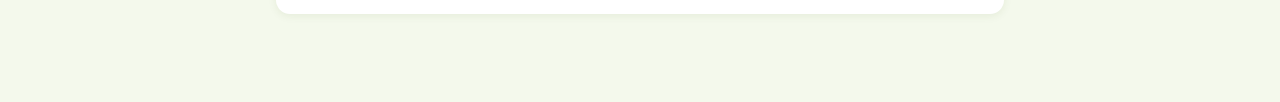
==== commit 8af42a05: "Privacy: tracking permission, quick match, report/block" ====
--- a/privacy.html
+++ b/privacy.html
@@ -10,16 +10,16 @@
 <h3>1. Hesap ve oyun profili</h3>
 <p>Oyun, ilerlemenizi kaydetmek için Google Firebase üzerinde size otomatik olarak anonim bir misafir hesabı açar. İsterseniz Apple ile Giriş Yap veya Google ile giriş yaparak bu hesabı kalıcı hale getirebilirsiniz; bu durumda Apple ya da Google, hesabınızı tanımamız için bir kullanıcı kimliği ve (paylaşmayı seçerseniz) adınızı ve e-posta adresinizi iletir. Profilinizde oyun içinde seçtiğiniz takma ad, avatar, yıldızlarınız, oyun istatistikleriniz, ayarlarınız ve satın aldığınız ürünler bulunur. Bu profil cihazınızda ve Firebase Firestore'da (Google sunucuları) saklanır, böylece telefon değiştirdiğinizde ilerlemeniz geri gelir. Gerçek adınızı yazmanızı istemeyiz; takma ad kullanmanızı öneririz.</p>
 <h3>2. Arkadaşlarla online oyun</h3>
-<p>Online oyun yalnızca davet koduyla oynanır; odalar herhangi bir listede görünmez. Bir odaya girdiğinizde takma adınız ve avatarınız o odadaki oyunculara gösterilir. Oyun hamleleri ve yalnızca hazır mesaj ve emojilerden oluşan hızlı sohbet, oyun süresince Firebase Realtime Database üzerinden iletilir; serbest yazıyla sohbet yoktur. Oda verileri yalnızca oyunu yürütmek için kullanılır. "Davet Et" düğmesi, oda kodunu içeren hazır bir mesajla WhatsApp'ı açar; mesajı gönderip göndermemek size kalmıştır.</p>
+<p>Online oyunu davet koduyla arkadaşlarınızla ya da Hızlı Oyun ile rastgele rakiplerle oynayabilirsiniz; Hızlı Oyun odaları yalnızca oyuncu beklerken eşleştirme listesinde görünür. Bir odaya girdiğinizde takma adınız ve avatarınız o odadaki oyunculara gösterilir. Uygunsuz takma adlar filtrelenir. Bir maçta başka bir oyuncunun resmine dokunarak onu <b>Bildir</b>ebilir ya da <b>Engelle</b>yebilirsiniz: bildirim, oyuncunun kimliği, takma adı ve oda koduyla bize iletilir ve incelenir; engellediğiniz oyuncunun adı ve mesajları size gösterilmez. Oyun hamleleri ve yalnızca hazır mesaj ve emojilerden oluşan hızlı sohbet, oyun süresince Firebase Realtime Database üzerinden iletilir; serbest yazıyla sohbet yoktur. Oda verileri yalnızca oyunu yürütmek için kullanılır. "Davet Et" düğmesi, oda kodunu içeren hazır bir mesajla WhatsApp'ı açar; mesajı gönderip göndermemek size kalmıştır.</p>
 <h3>3. Uygulama içi satın almalar</h3>
 <p>Satın almalar iPhone'da Apple App Store, Android'de Google Play üzerinden yapılır. Ödeme bilgilerinizi biz görmeyiz; işlemi Apple ya da Google yürütür. Ürünü hesabınıza işleyebilmek için yalnızca hangi ürünü aldığınızı ve mağazanın verdiği işlem kimliğini görürüz. Satın almalar cihazın satın alma kısıtlamaları, "Satın Almaya İzin İste" veya Google Play'in ebeveyn denetimleriyle sınırlanabilir.</p>
 <h3>4. Reklamlar (Google AdMob)</h3>
-<p>Oyun, isteğe bağlı ödüllü video reklamlar ve bazı maçlar arasında tam ekran reklamlar gösterir. Reklamlar Google AdMob tarafından sunulur. Reklam içerikleri "ebeveyn rehberliği (PG)" seviyesiyle sınırlanır. Avrupa Ekonomik Alanı, Birleşik Krallık ve İsviçre'de oyun ilk açılışta Google'ın onay formunu gösterir; kişiselleştirilmiş reklamlar yalnızca onay verirseniz gösterilir ve bu tercihi <b>Ayarlar &gt; Reklam Gizlilik Ayarları</b> ile istediğiniz an değiştirebilirsiniz. Android'de Google, reklamları kişiselleştirmek için cihazın reklam kimliğini kullanabilir; bunu telefonunuzun ayarlarından kapatabilirsiniz. iPhone'da takip izni istenmez ve uygulamalar arası takip yapılmaz. AdMob reklamı göstermek, sahtekârlığı önlemek ve ölçmek için IP adresi ve cihaz bilgisi gibi sınırlı teknik verileri işleyebilir.</p>
+<p>Oyun, isteğe bağlı ödüllü video reklamlar ve bazı maçlar arasında tam ekran reklamlar gösterir. Reklamlar Google AdMob tarafından sunulur. Reklam içerikleri "ebeveyn rehberliği (PG)" seviyesiyle sınırlanır. Avrupa Ekonomik Alanı, Birleşik Krallık ve İsviçre'de oyun ilk açılışta Google'ın onay formunu gösterir; kişiselleştirilmiş reklamlar yalnızca onay verirseniz gösterilir ve bu tercihi <b>Ayarlar &gt; Reklam Gizlilik Ayarları</b> ile istediğiniz an değiştirebilirsiniz. Android'de Google, reklamları kişiselleştirmek için cihazın reklam kimliğini kullanabilir; bunu telefonunuzun ayarlarından kapatabilirsiniz. iPhone'da oyun, ilk reklamdan önce Apple'ın "Takip edilmesine izin ver" iznini sorar. İzin verirseniz AdMob, reklamları kişiselleştirmek ve ölçmek için cihazın reklam kimliğini (IDFA) ve reklam etkileşimlerinizi kullanabilir; izin vermezseniz reklam kimliği paylaşılmaz ve reklamlar kişiselleştirilmez. Bu tercihi istediğiniz an iPhone'un <b>Ayarlar &gt; Gizlilik ve Güvenlik &gt; Takip</b> bölümünden değiştirebilirsiniz. AdMob reklamı göstermek, sahtekârlığı önlemek ve ölçmek için IP adresi ve cihaz bilgisi gibi sınırlı teknik verileri işleyebilir.</p>
 <p>Google'ın verileri nasıl kullandığı: <a href="https://policies.google.com/technologies/partner-sites">policies.google.com/technologies/partner-sites</a>. "Reklamsız" ürününü satın alırsanız maç arası reklamlar gösterilmez.</p>
 <h3>5. Kullanım istatistikleri ve çökme raporları</h3>
 <p>Oyunu geliştirmek için Google Firebase Analytics ile oyun içi olaylara dair istatistikler (örneğin bir maçın bitmesi, bir ürünün satın alınması, bir reklamın izlenmesi), cihaz modeli, işletim sistemi, ülke ve uygulama sürümü gibi bilgiler toplanır. Uygulama çökerse Firebase Crashlytics, hatayı bulmamız için bir çökme raporu (cihaz bilgisi ve hata kaydı) gönderir. Firebase Remote Config ile oyun ayarlarını güncelleme beklemeden değiştirebiliriz. Bu veriler reklam amacıyla kullanılmaz ve sizi başka uygulamalarda takip etmek için kullanılmaz.</p>
 <h3>6. Hizmet sağlayıcılar</h3>
-<p>Verileriniz yalnızca oyunun çalışması için şu hizmetlerle işlenir: Google Firebase (hesap, profil kaydı, online odalar, istatistikler, çökme raporları), Google AdMob (reklamlar), Apple (giriş ve satın almalar), Google (isteğe bağlı giriş ve Google Play satın almaları). Verilerinizi satmayız ve reklam amacıyla başkalarıyla paylaşmayız.</p>
+<p>Verileriniz yalnızca oyunun çalışması için şu hizmetlerle işlenir: Google Firebase (hesap, profil kaydı, online odalar, istatistikler, çökme raporları), Google AdMob (reklamlar), Apple (giriş ve satın almalar), Google (isteğe bağlı giriş ve Google Play satın almaları). Verilerinizi satmayız; reklam amacıyla yalnızca yukarıda anlatıldığı gibi, izninizle AdMob tarafından kullanılır.</p>
 <h3>7. Yaş</h3>
 <p>Oyun her yaştan oyuncuya açık bir parti kart oyunudur; özellikle çocuklara yönelik olarak tasarlanmamıştır. 13 yaşından küçük çocuklardan bilerek kişisel veri toplamayız; serbest yazılı sohbet yoktur. Ebeveynler çocuklarının hesabını ve verilerini aşağıdaki yollarla silebilir.</p>
 <h3>8. Veri saklama ve silme</h3>
@@ -38,16 +38,16 @@
 <h3>1. Account and game profile</h3>
 <p>To save your progress, the Game automatically creates an anonymous guest account for you on Google Firebase. You may make it permanent with Sign in with Apple or Google sign-in; Apple or Google then send us a user identifier and, if you choose to share them, your name and email address. Your profile holds the nickname and avatar you pick in the Game, your stars, game statistics, settings and purchased items. It is stored on your device and in Firebase Firestore (Google servers), so your progress comes back when you change phones. We never ask for your real name; we recommend using a nickname.</p>
 <h3>2. Online play with friends</h3>
-<p>Online play works only with an invite code; rooms are never listed publicly. When you join a room, your nickname and avatar are shown to the players in that room. Game moves and quick chat, which consists only of preset phrases and emojis, are relayed through Firebase Realtime Database during the match; there is no free-text chat. Room data is used only to run the match. The "Invite" button opens WhatsApp with a ready message containing the room code; whether to send it is up to you.</p>
+<p>You can play online with friends using an invite code, or with random opponents through Quick Match; Quick Match rooms are listed for matchmaking only while they wait for players. When you join a room, your nickname and avatar are shown to the players in that room. Offensive nicknames are filtered. In a match you can tap another player's picture to <b>Report</b> or <b>Block</b> them: a report reaches us with the player's id, nickname and room code and is reviewed; a player you block no longer shows you their name or messages. Game moves and quick chat, which consists only of preset phrases and emojis, are relayed through Firebase Realtime Database during the match; there is no free-text chat. Room data is used only to run the match. The "Invite" button opens WhatsApp with a ready message containing the room code; whether to send it is up to you.</p>
 <h3>3. In-app purchases</h3>
 <p>Purchases are made through the Apple App Store on iPhone and Google Play on Android. We never see your payment details; Apple or Google processes the payment. To add the item to your account we only see which product you bought and the store's transaction identifier. Purchases can be limited with the device's purchase restrictions, Ask to Buy or Google Play parental controls.</p>
 <h3>4. Ads (Google AdMob)</h3>
-<p>The Game shows optional rewarded video ads and, between some matches, full-screen ads. Ads are served by Google AdMob. Ad content is capped at a "Parental guidance (PG)" rating. In the European Economic Area, the UK and Switzerland the Game shows Google's consent form on first launch; personalised ads are shown only if you agree, and you can change this choice at any time in <b>Settings &gt; Ad Privacy Settings</b>. On Android, Google may use the device's advertising ID to personalise ads; you can turn this off in your phone's settings. On iPhone no tracking permission is requested and no cross-app tracking happens. AdMob may process limited technical data such as IP address and device information to deliver ads, prevent fraud and measure them.</p>
+<p>The Game shows optional rewarded video ads and, between some matches, full-screen ads. Ads are served by Google AdMob. Ad content is capped at a "Parental guidance (PG)" rating. In the European Economic Area, the UK and Switzerland the Game shows Google's consent form on first launch; personalised ads are shown only if you agree, and you can change this choice at any time in <b>Settings &gt; Ad Privacy Settings</b>. On Android, Google may use the device's advertising ID to personalise ads; you can turn this off in your phone's settings. On iPhone the Game asks for Apple's "Allow to track" permission before the first ad. If you allow it, AdMob may use the device's advertising identifier (IDFA) and your ad interactions to personalise and measure ads; if you don't, the advertising identifier is not shared and ads are not personalised. You can change this at any time in the iPhone's <b>Settings &gt; Privacy &amp; Security &gt; Tracking</b>. AdMob may process limited technical data such as IP address and device information to deliver ads, prevent fraud and measure them.</p>
 <p>How Google uses data: <a href="https://policies.google.com/technologies/partner-sites">policies.google.com/technologies/partner-sites</a>. If you buy "Remove Ads", no between-match ads are shown.</p>
 <h3>5. Usage statistics and crash reports</h3>
 <p>To improve the Game, Google Firebase Analytics collects statistics about in-game events (for example a finished match, a purchase or a watched ad) together with information such as device model, operating system, country and app version. If the app crashes, Firebase Crashlytics sends a crash report (device information and the error log) so we can fix it. Firebase Remote Config lets us adjust game settings without an update. This data is not used for advertising and is not used to track you across other apps.</p>
 <h3>6. Service providers</h3>
-<p>Your data is processed only to run the Game, by these services: Google Firebase (account, profile storage, online rooms, statistics, crash reports), Google AdMob (ads), Apple (sign-in and purchases) and Google (optional sign-in and Google Play purchases). We do not sell your data or share it with others for advertising.</p>
+<p>Your data is processed only to run the Game, by these services: Google Firebase (account, profile storage, online rooms, statistics, crash reports), Google AdMob (ads), Apple (sign-in and purchases) and Google (optional sign-in and Google Play purchases). We do not sell your data; for advertising it is used only by AdMob, as described above and with your permission.</p>
 <h3>7. Age</h3>
 <p>The Game is a party card game open to players of all ages; it is not designed specifically for children. We do not knowingly collect personal data from children under 13, and there is no free-text chat. Parents can delete their child's account and data as described below.</p>
 <h3>8. Retention and deletion</h3>
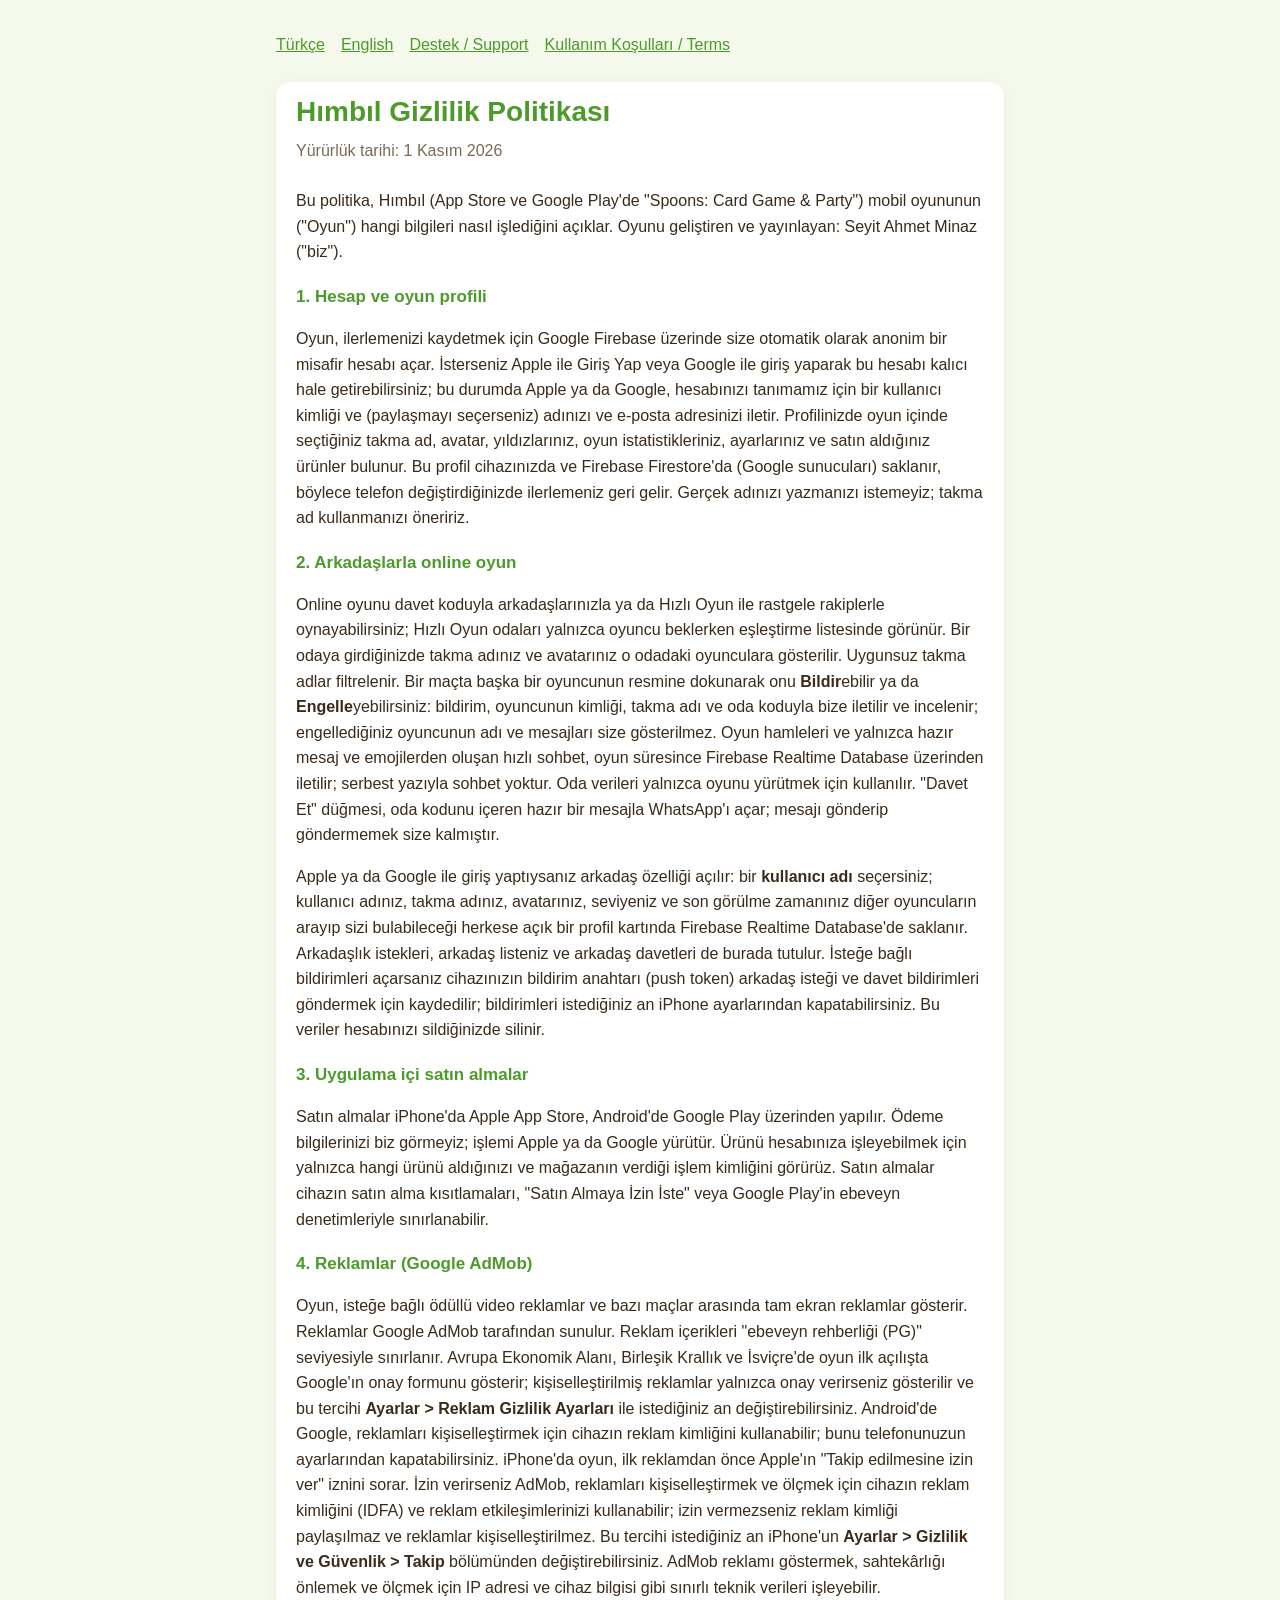
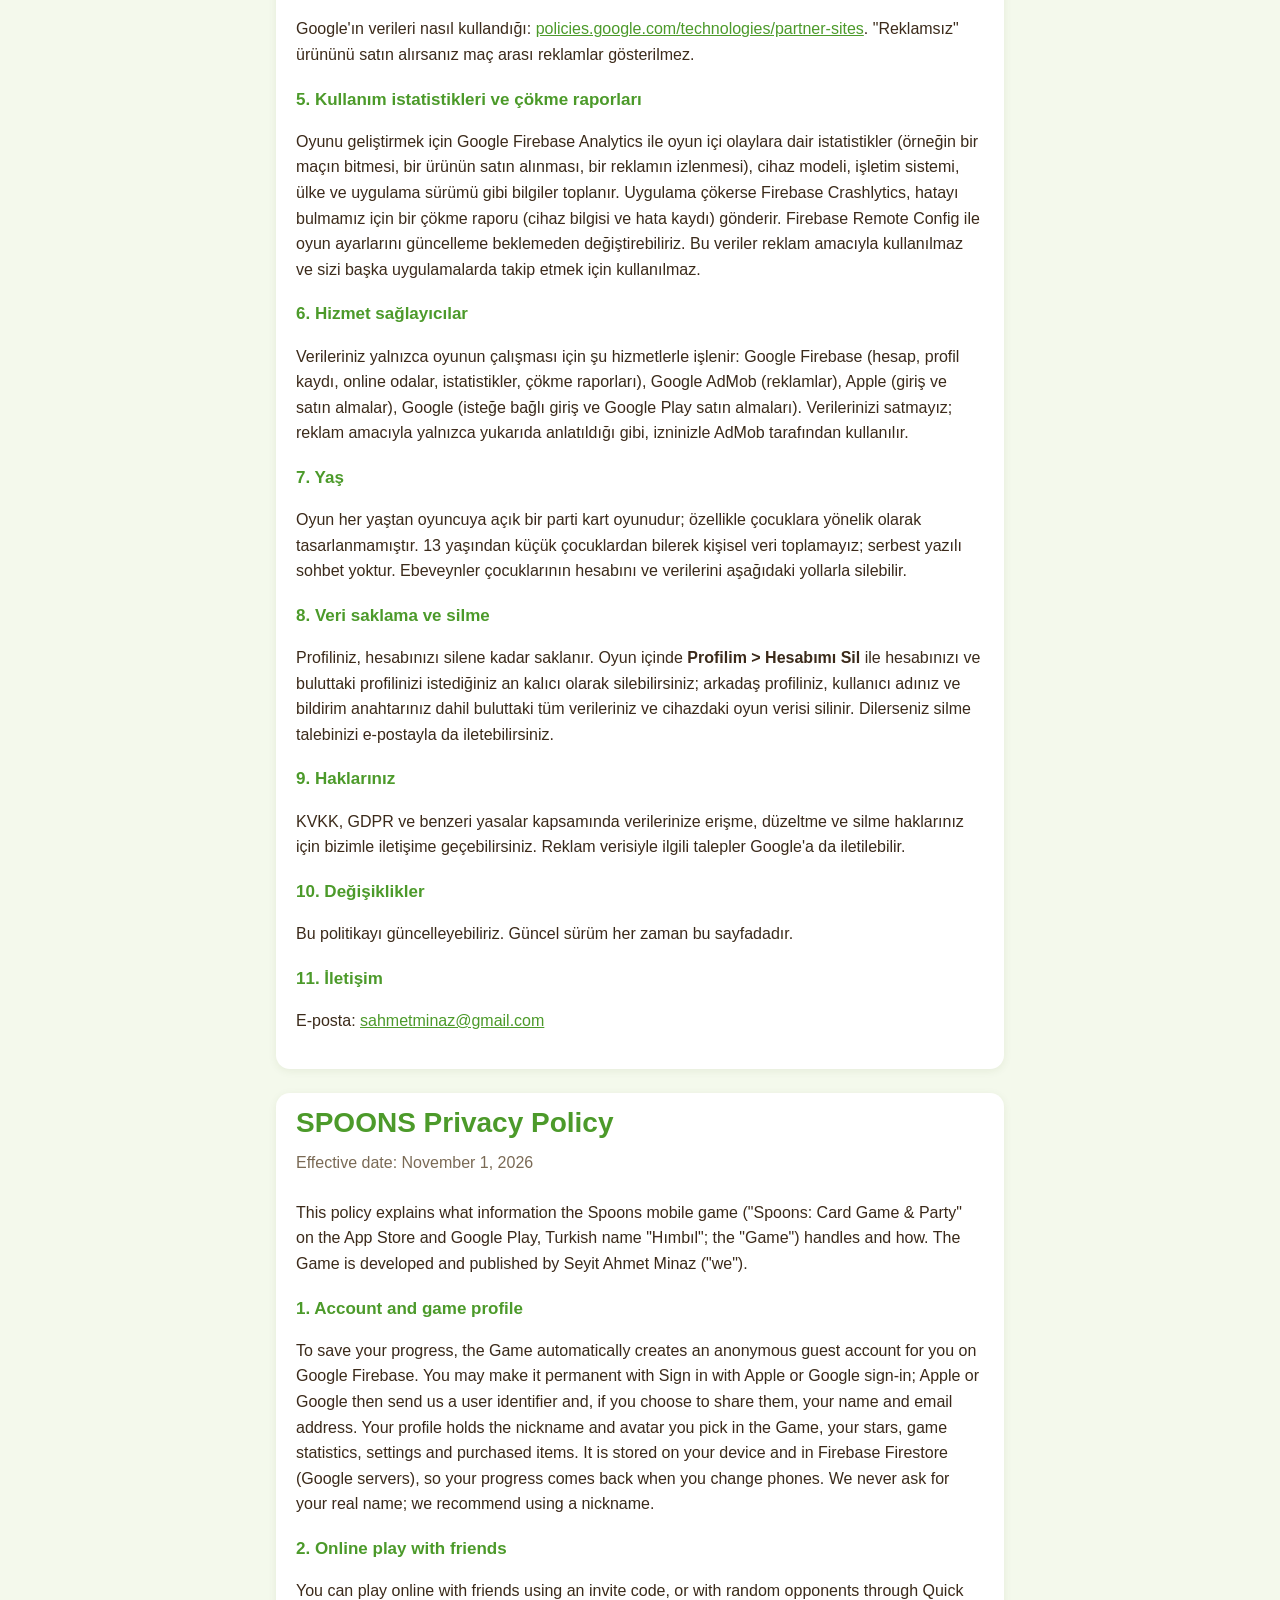
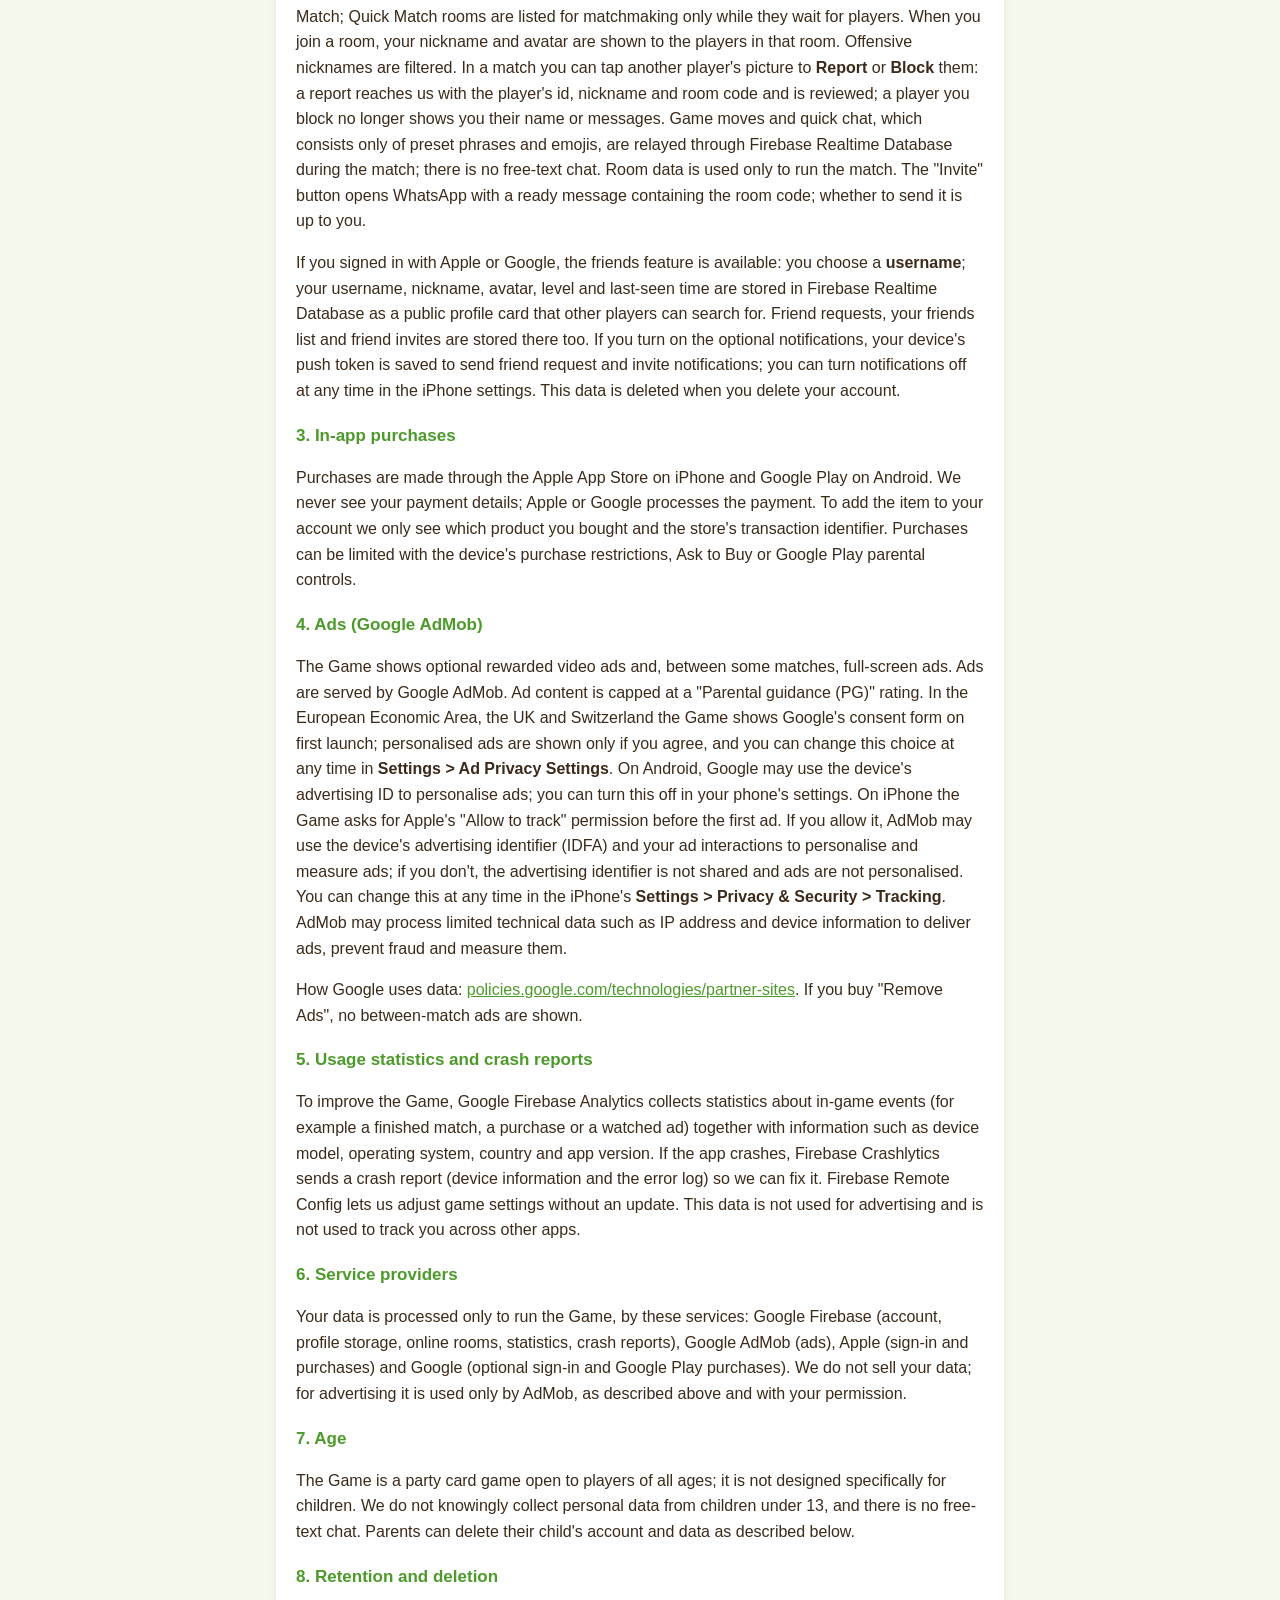
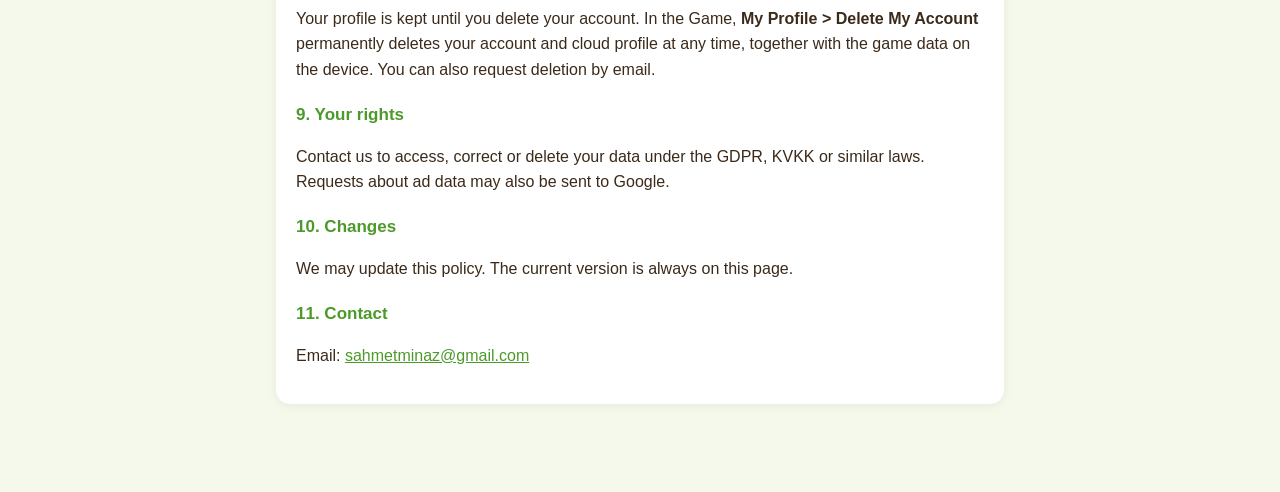
==== commit 25d8489d: "Privacy: friends and notifications; add Terms of Use" ====
--- a/privacy.html
+++ b/privacy.html
@@ -2,7 +2,7 @@
 <html lang="tr"><head><meta charset="utf-8"><meta name="viewport" content="width=device-width, initial-scale=1">
 <title>Hımbıl / SPOONS – Gizlilik Politikası / Privacy Policy</title><link rel="stylesheet" href="style.css"></head>
 <body><main>
-<nav><a href="#tr">Türkçe</a><a href="#en">English</a><a href="index.html">Destek / Support</a></nav>
+<nav><a href="#tr">Türkçe</a><a href="#en">English</a><a href="index.html">Destek / Support</a><a href="terms.html">Kullanım Koşulları / Terms</a></nav>
 <section id="tr">
 <h1>Hımbıl Gizlilik Politikası</h1>
 <p class="meta">Yürürlük tarihi: 1 Kasım 2026</p>
@@ -11,6 +11,7 @@
 <p>Oyun, ilerlemenizi kaydetmek için Google Firebase üzerinde size otomatik olarak anonim bir misafir hesabı açar. İsterseniz Apple ile Giriş Yap veya Google ile giriş yaparak bu hesabı kalıcı hale getirebilirsiniz; bu durumda Apple ya da Google, hesabınızı tanımamız için bir kullanıcı kimliği ve (paylaşmayı seçerseniz) adınızı ve e-posta adresinizi iletir. Profilinizde oyun içinde seçtiğiniz takma ad, avatar, yıldızlarınız, oyun istatistikleriniz, ayarlarınız ve satın aldığınız ürünler bulunur. Bu profil cihazınızda ve Firebase Firestore'da (Google sunucuları) saklanır, böylece telefon değiştirdiğinizde ilerlemeniz geri gelir. Gerçek adınızı yazmanızı istemeyiz; takma ad kullanmanızı öneririz.</p>
 <h3>2. Arkadaşlarla online oyun</h3>
 <p>Online oyunu davet koduyla arkadaşlarınızla ya da Hızlı Oyun ile rastgele rakiplerle oynayabilirsiniz; Hızlı Oyun odaları yalnızca oyuncu beklerken eşleştirme listesinde görünür. Bir odaya girdiğinizde takma adınız ve avatarınız o odadaki oyunculara gösterilir. Uygunsuz takma adlar filtrelenir. Bir maçta başka bir oyuncunun resmine dokunarak onu <b>Bildir</b>ebilir ya da <b>Engelle</b>yebilirsiniz: bildirim, oyuncunun kimliği, takma adı ve oda koduyla bize iletilir ve incelenir; engellediğiniz oyuncunun adı ve mesajları size gösterilmez. Oyun hamleleri ve yalnızca hazır mesaj ve emojilerden oluşan hızlı sohbet, oyun süresince Firebase Realtime Database üzerinden iletilir; serbest yazıyla sohbet yoktur. Oda verileri yalnızca oyunu yürütmek için kullanılır. "Davet Et" düğmesi, oda kodunu içeren hazır bir mesajla WhatsApp'ı açar; mesajı gönderip göndermemek size kalmıştır.</p>
+<p>Apple ya da Google ile giriş yaptıysanız arkadaş özelliği açılır: bir <b>kullanıcı adı</b> seçersiniz; kullanıcı adınız, takma adınız, avatarınız, seviyeniz ve son görülme zamanınız diğer oyuncuların arayıp sizi bulabileceği herkese açık bir profil kartında Firebase Realtime Database'de saklanır. Arkadaşlık istekleri, arkadaş listeniz ve arkadaş davetleri de burada tutulur. İsteğe bağlı bildirimleri açarsanız cihazınızın bildirim anahtarı (push token) arkadaş isteği ve davet bildirimleri göndermek için kaydedilir; bildirimleri istediğiniz an iPhone ayarlarından kapatabilirsiniz. Bu veriler hesabınızı sildiğinizde silinir.</p>
 <h3>3. Uygulama içi satın almalar</h3>
 <p>Satın almalar iPhone'da Apple App Store, Android'de Google Play üzerinden yapılır. Ödeme bilgilerinizi biz görmeyiz; işlemi Apple ya da Google yürütür. Ürünü hesabınıza işleyebilmek için yalnızca hangi ürünü aldığınızı ve mağazanın verdiği işlem kimliğini görürüz. Satın almalar cihazın satın alma kısıtlamaları, "Satın Almaya İzin İste" veya Google Play'in ebeveyn denetimleriyle sınırlanabilir.</p>
 <h3>4. Reklamlar (Google AdMob)</h3>
@@ -23,7 +24,7 @@
 <h3>7. Yaş</h3>
 <p>Oyun her yaştan oyuncuya açık bir parti kart oyunudur; özellikle çocuklara yönelik olarak tasarlanmamıştır. 13 yaşından küçük çocuklardan bilerek kişisel veri toplamayız; serbest yazılı sohbet yoktur. Ebeveynler çocuklarının hesabını ve verilerini aşağıdaki yollarla silebilir.</p>
 <h3>8. Veri saklama ve silme</h3>
-<p>Profiliniz, hesabınızı silene kadar saklanır. Oyun içinde <b>Profilim &gt; Hesabımı Sil</b> ile hesabınızı ve buluttaki profilinizi istediğiniz an kalıcı olarak silebilirsiniz; cihazdaki oyun verisi de silinir. Dilerseniz silme talebinizi e-postayla da iletebilirsiniz.</p>
+<p>Profiliniz, hesabınızı silene kadar saklanır. Oyun içinde <b>Profilim &gt; Hesabımı Sil</b> ile hesabınızı ve buluttaki profilinizi istediğiniz an kalıcı olarak silebilirsiniz; arkadaş profiliniz, kullanıcı adınız ve bildirim anahtarınız dahil buluttaki tüm verileriniz ve cihazdaki oyun verisi silinir. Dilerseniz silme talebinizi e-postayla da iletebilirsiniz.</p>
 <h3>9. Haklarınız</h3>
 <p>KVKK, GDPR ve benzeri yasalar kapsamında verilerinize erişme, düzeltme ve silme haklarınız için bizimle iletişime geçebilirsiniz. Reklam verisiyle ilgili talepler Google'a da iletilebilir.</p>
 <h3>10. Değişiklikler</h3>
@@ -39,6 +40,7 @@
 <p>To save your progress, the Game automatically creates an anonymous guest account for you on Google Firebase. You may make it permanent with Sign in with Apple or Google sign-in; Apple or Google then send us a user identifier and, if you choose to share them, your name and email address. Your profile holds the nickname and avatar you pick in the Game, your stars, game statistics, settings and purchased items. It is stored on your device and in Firebase Firestore (Google servers), so your progress comes back when you change phones. We never ask for your real name; we recommend using a nickname.</p>
 <h3>2. Online play with friends</h3>
 <p>You can play online with friends using an invite code, or with random opponents through Quick Match; Quick Match rooms are listed for matchmaking only while they wait for players. When you join a room, your nickname and avatar are shown to the players in that room. Offensive nicknames are filtered. In a match you can tap another player's picture to <b>Report</b> or <b>Block</b> them: a report reaches us with the player's id, nickname and room code and is reviewed; a player you block no longer shows you their name or messages. Game moves and quick chat, which consists only of preset phrases and emojis, are relayed through Firebase Realtime Database during the match; there is no free-text chat. Room data is used only to run the match. The "Invite" button opens WhatsApp with a ready message containing the room code; whether to send it is up to you.</p>
+<p>If you signed in with Apple or Google, the friends feature is available: you choose a <b>username</b>; your username, nickname, avatar, level and last-seen time are stored in Firebase Realtime Database as a public profile card that other players can search for. Friend requests, your friends list and friend invites are stored there too. If you turn on the optional notifications, your device's push token is saved to send friend request and invite notifications; you can turn notifications off at any time in the iPhone settings. This data is deleted when you delete your account.</p>
 <h3>3. In-app purchases</h3>
 <p>Purchases are made through the Apple App Store on iPhone and Google Play on Android. We never see your payment details; Apple or Google processes the payment. To add the item to your account we only see which product you bought and the store's transaction identifier. Purchases can be limited with the device's purchase restrictions, Ask to Buy or Google Play parental controls.</p>
 <h3>4. Ads (Google AdMob)</h3>
